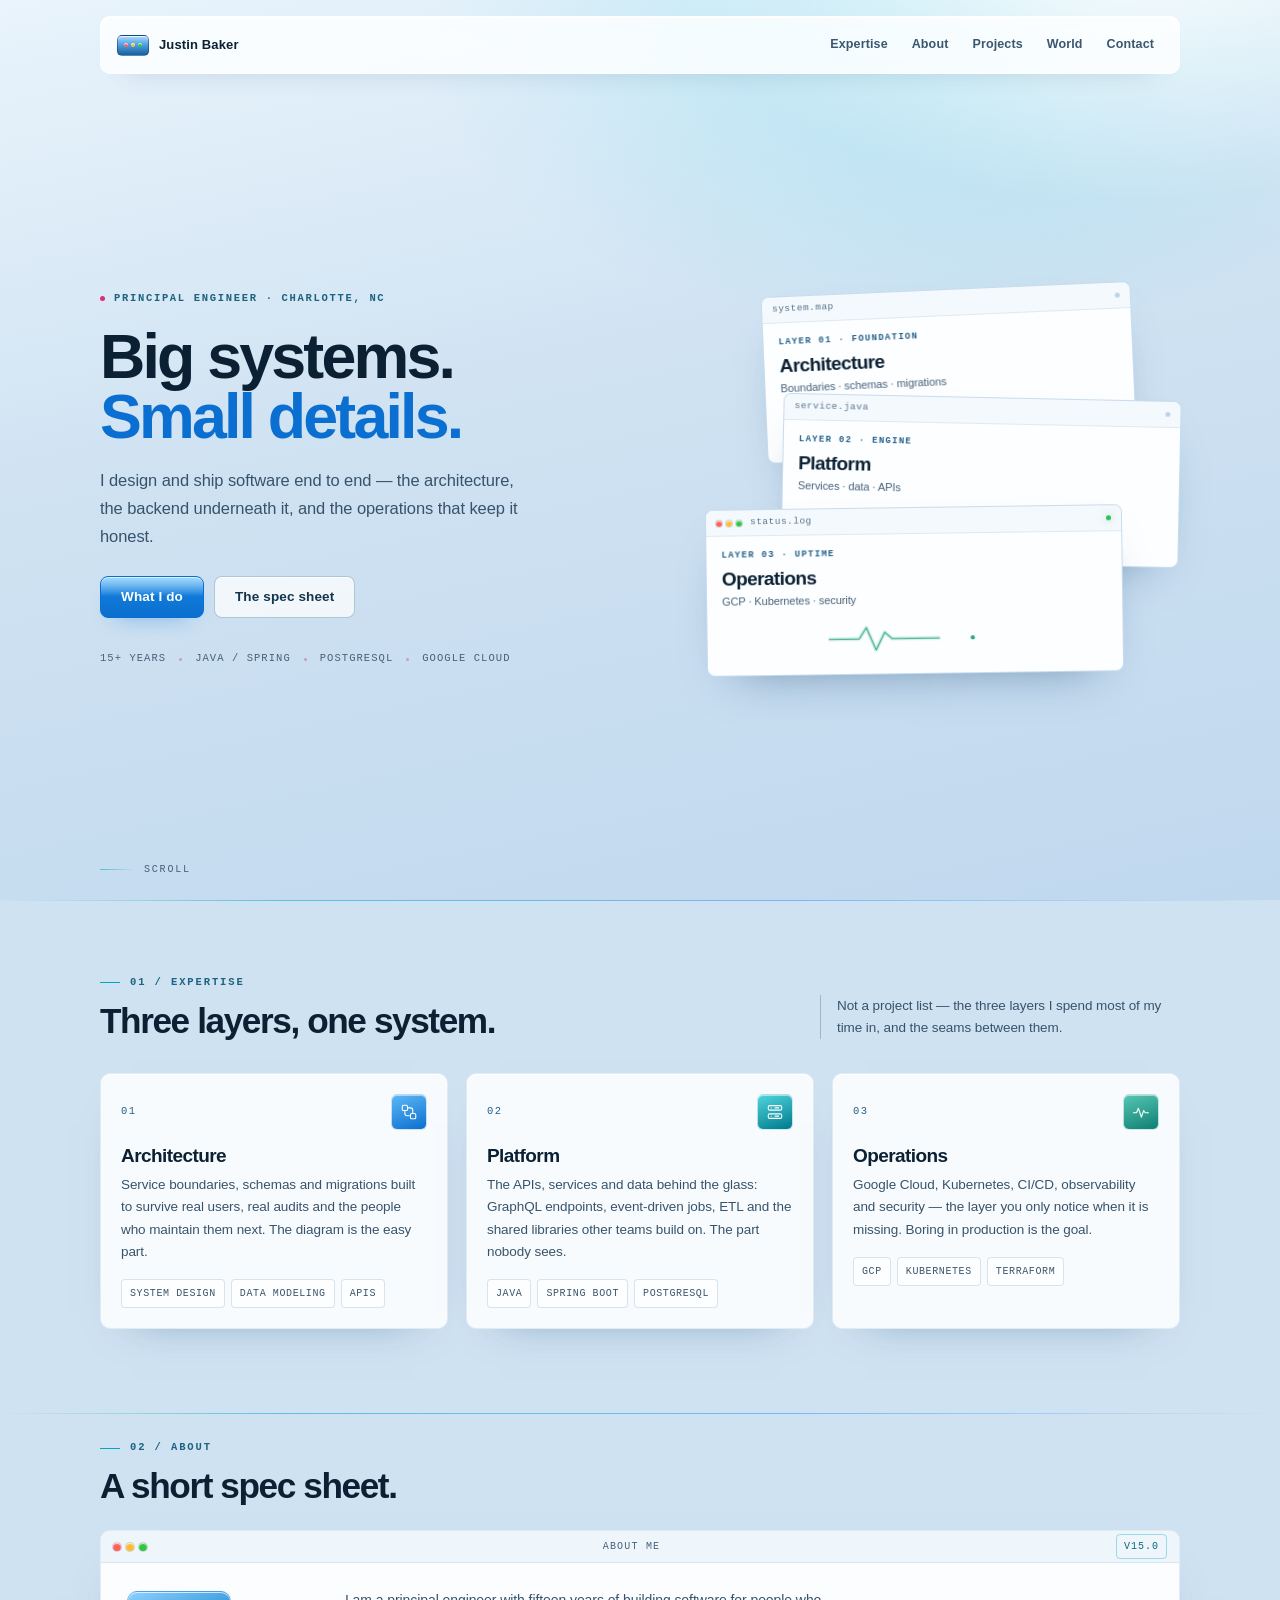
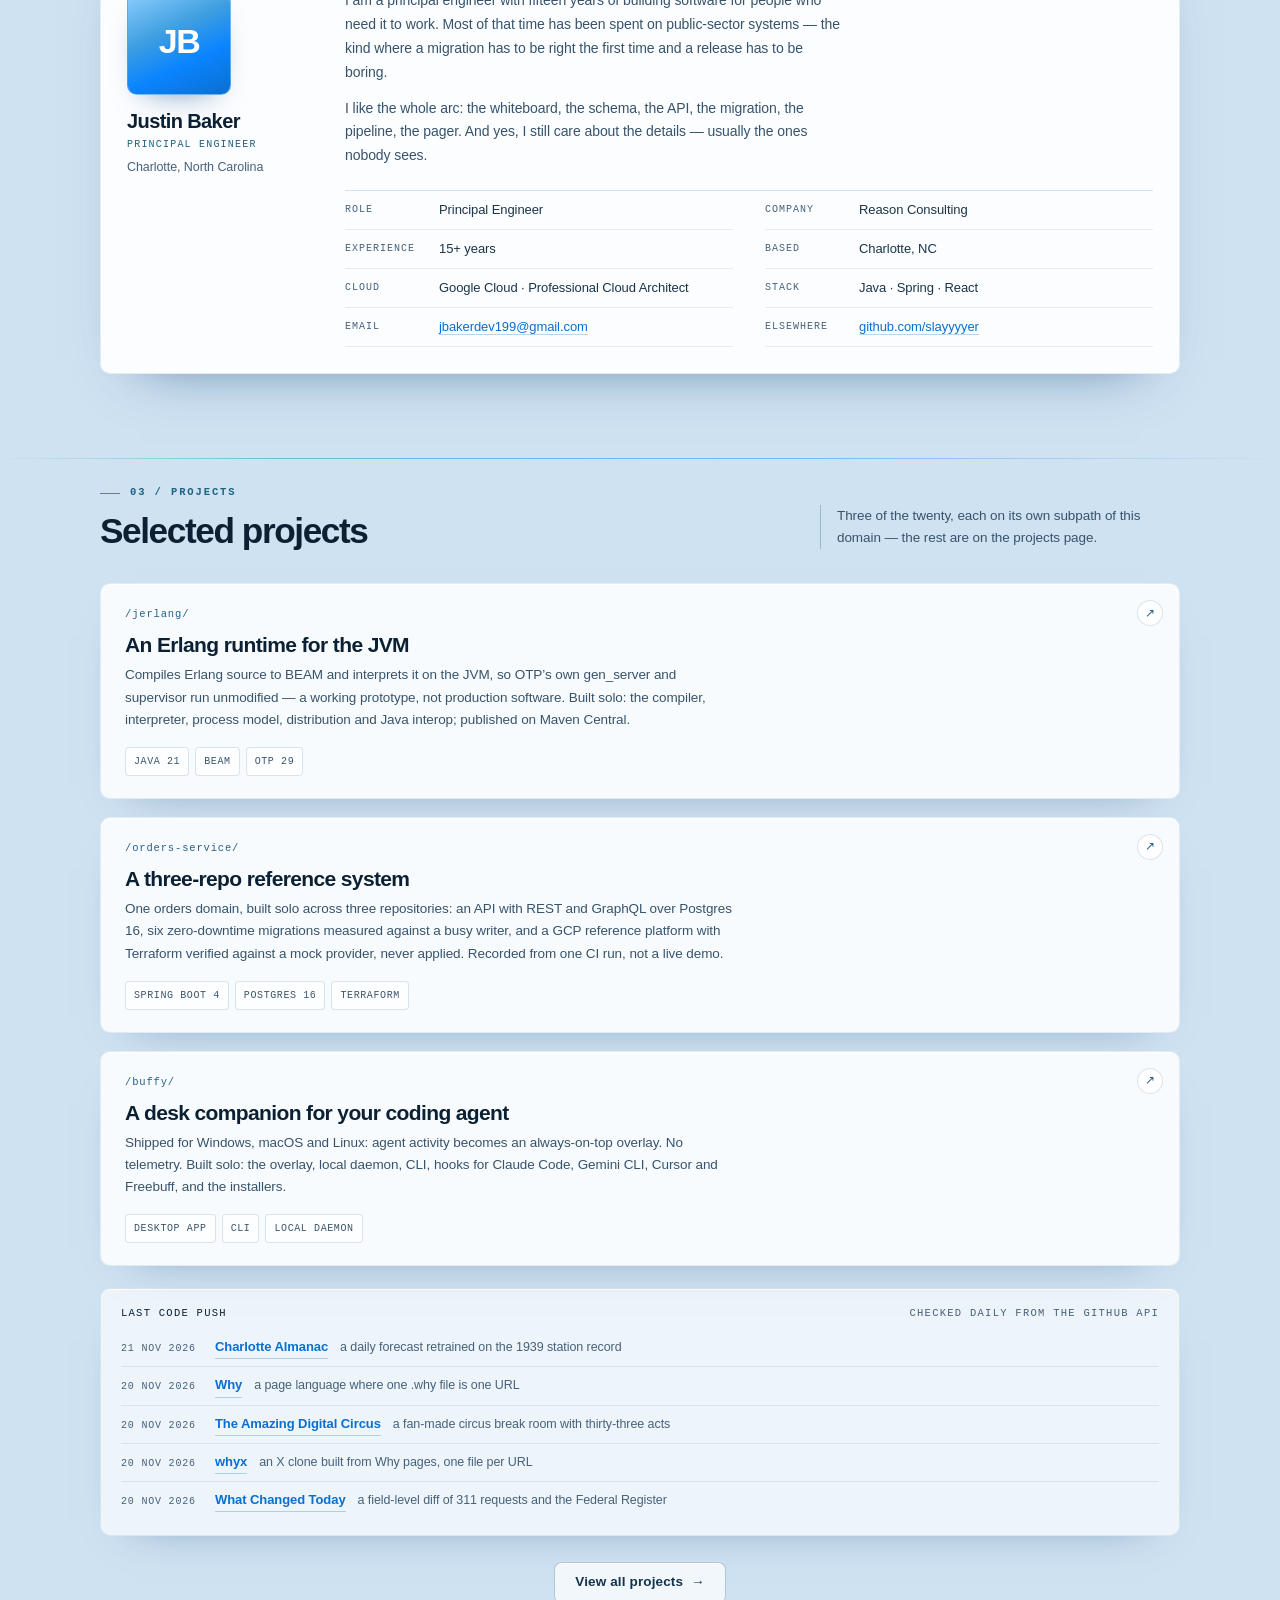
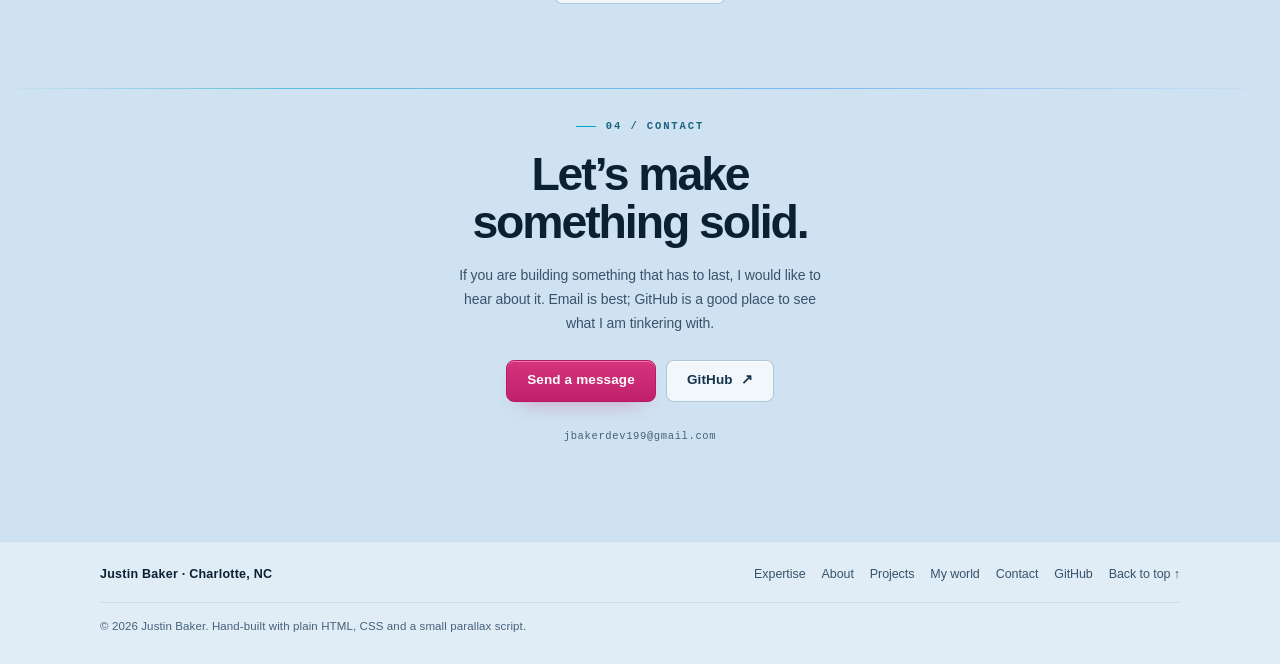
==== index.html @ dfc9aba0 "List why-lang, whyx and tadc in the last-push panel The three newest repos were missing from the dai" ====
<!doctype html>
<html lang="en" class="no-js">
<head>
<meta charset="utf-8">
<meta name="viewport" content="width=device-width, initial-scale=1">
<title>Justin Baker — big systems, small details</title>
<meta name="description" content="Justin Baker is a principal engineer in Charlotte, NC. Architecture, backend platforms and operations — built end to end.">
<link rel="canonical" href="https://slayyyyer.github.io/">
<meta property="og:title" content="Justin Baker — big systems, small details">
<meta property="og:description" content="Principal engineer in Charlotte, NC. Architecture, backend platforms and operations — built end to end.">
<meta property="og:type" content="website">
<meta property="og:url" content="https://slayyyyer.github.io/">
<meta property="og:site_name" content="Justin Baker">
<meta property="og:image" content="https://slayyyyer.github.io/og.png">
<meta property="og:image:type" content="image/png">
<meta property="og:image:width" content="1200">
<meta property="og:image:height" content="630">
<meta property="og:image:alt" content="Justin Baker — big systems, small details. Principal engineer, Charlotte, NC.">
<meta name="twitter:card" content="summary_large_image">
<meta name="twitter:title" content="Justin Baker — big systems, small details">
<meta name="twitter:description" content="Principal engineer in Charlotte, NC. Architecture, backend platforms and operations — built end to end.">
<meta name="twitter:image" content="https://slayyyyer.github.io/og.png">
<meta name="color-scheme" content="light">
<meta name="theme-color" content="#dbeaf7">
<link rel="icon" href="favicon.svg" type="image/svg+xml">
<link rel="icon" href="favicon-32x32.png" sizes="32x32" type="image/png">
<link rel="apple-touch-icon" href="apple-touch-icon.png">
<link rel="manifest" href="site.webmanifest">
<link rel="stylesheet" href="assets/site.css">
<script>document.documentElement.classList.replace('no-js', 'js');</script>
<script type="application/ld+json">
{
  "@context": "https://schema.org",
  "@type": "Person",
  "name": "Justin Baker",
  "jobTitle": "Principal Engineer",
  "worksFor": {
    "@type": "Organization",
    "name": "Reason Consulting"
  },
  "address": {
    "@type": "PostalAddress",
    "addressLocality": "Charlotte",
    "addressRegion": "NC",
    "addressCountry": "US"
  },
  "sameAs": [
    "https://github.com/slayyyyer"
  ]
}
</script>
</head>
<body>

<a class="skip-link" href="#expertise">Skip to expertise</a>

<div class="scene" aria-hidden="true">
  <div class="scene__base"></div>
</div>

<header class="topbar">
  <div class="shell">
    <div class="topbar__bar">
      <a class="brand" href="#top">
        <span class="brand__mark" aria-hidden="true"><i></i><i></i><i></i></span>
        <span>Justin Baker</span>
      </a>
      <nav class="nav" aria-label="Primary">
        <a class="nav__sm-hide" href="#expertise">Expertise</a>
        <a href="#about">About</a>
        <a href="projects/">Projects</a>
        <a href="world/">World</a>
        <a href="#contact">Contact</a>
      </nav>
    </div>
  </div>
</header>

<main id="top">

  <section class="hero shell">
    <div class="hero__copy">
      <p class="kicker">Principal engineer · Charlotte, NC</p>
      <h1>Big systems.<br><span>Small details.</span></h1>
      <p class="lede">I design and ship software end to end — the architecture, the backend
        underneath it, and the operations that keep it honest.</p>
      <div class="hero__actions">
        <a class="btn btn--blue" href="#expertise">What I do</a>
        <a class="btn btn--glass" href="#about">The spec sheet</a>
      </div>
      <p class="hero__meta">
        <span>15+ years</span>
        <span>Java / Spring</span>
        <span>PostgreSQL</span>
        <span>Google Cloud</span>
      </p>
    </div>

    <div class="layers" aria-hidden="true">
      <div class="layer layer--back" data-speed="-0.05" data-mouse="10">
        <div class="layer__bar">
          <span class="layer__file">system.map</span>
          <span class="layer__dot"></span>
        </div>
        <div class="layer__body">
          <p class="layer__kicker">Layer 01 · Foundation</p>
          <h2 class="layer__title">Architecture</h2>
          <p class="layer__copy">Boundaries · schemas · migrations</p>
          <svg class="layer__art" viewBox="0 0 240 40">
            <g fill="none" stroke="rgba(47,127,196,.42)" stroke-width="1.1">
              <path d="M18 20h56M120 20h56M74 20V9h46M74 20v11h46"/>
            </g>
            <g fill="#2f7fc4">
              <circle cx="18" cy="20" r="3"/>
              <circle cx="74" cy="9" r="2.2"/>
              <circle cx="74" cy="31" r="2.2"/>
              <circle cx="120" cy="20" r="3"/>
              <circle cx="176" cy="20" r="3" fill="#4aa3d8"/>
            </g>
            <g fill="none" stroke="rgba(47,127,196,.28)" stroke-width="1">
              <rect x="198" y="12" width="26" height="16" rx="3"/>
            </g>
          </svg>
        </div>
      </div>

      <div class="layer layer--mid" data-speed="-0.09" data-mouse="16">
        <div class="layer__bar">
          <span class="layer__file">service.java</span>
          <span class="layer__dot"></span>
        </div>
        <div class="layer__body">
          <p class="layer__kicker">Layer 02 · Engine</p>
          <h2 class="layer__title">Platform</h2>
          <p class="layer__copy">Services · data · APIs</p>
          <svg class="layer__art" viewBox="0 0 240 40">
            <g fill="none" stroke="rgba(47,127,196,.42)" stroke-width="1.1">
              <path d="M60 20h20M136 20h22"/>
            </g>
            <g fill="#f4faff" stroke="#2f7fc4" stroke-width="1.1">
              <rect x="14" y="9" width="46" height="22" rx="4"/>
              <rect x="80" y="6" width="56" height="28" rx="5"/>
            </g>
            <g fill="none" stroke="#4aa3d8" stroke-width="1.1">
              <path d="M22 16.5h18M22 23h12"/>
            </g>
            <g fill="#8fc7ef">
              <rect x="92" y="13" width="32" height="3" rx="1.5"/>
              <rect x="92" y="21" width="22" height="3" rx="1.5"/>
            </g>
            <g fill="none" stroke="#2f7fc4" stroke-width="1.1">
              <ellipse cx="196" cy="12" rx="17" ry="5" fill="#8fc7ef" fill-opacity=".55"/>
              <path d="M179 12v16c0 2.7 7.6 5 17 5s17-2.3 17-5V12"/>
            </g>
            <g fill="none" stroke="rgba(47,127,196,.5)" stroke-width="1.1" stroke-linecap="round" stroke-linejoin="round">
              <path d="M156 16l4 4-4 4"/>
            </g>
          </svg>
        </div>
      </div>

      <div class="layer layer--front" data-speed="-0.14" data-mouse="22">
        <div class="layer__bar">
          <span class="lights lights--sm">
            <i class="light light--red"></i><i class="light light--amber"></i><i class="light light--green"></i>
          </span>
          <span class="layer__file">status.log</span>
          <span class="layer__dot layer__dot--live"></span>
        </div>
        <div class="layer__body">
          <p class="layer__kicker">Layer 03 · Uptime</p>
          <h2 class="layer__title">Operations</h2>
          <p class="layer__copy">GCP · Kubernetes · security</p>
          <svg class="layer__art" viewBox="0 0 240 40">
            <path d="M12 24h38l9-14 12 28 11-22 9 8h60" fill="none" stroke="#2aa77a" stroke-width="1.4" stroke-linejoin="round"/>
            <path d="M12 24h38l9-14 12 28 11-22 9 8h60" fill="none" stroke="rgba(42,167,122,.16)" stroke-width="5" stroke-linejoin="round"/>
            <circle cx="192" cy="24" r="2.6" fill="#2aa77a"/>
          </svg>
        </div>
      </div>
    </div>

    <a class="scrollcue" href="#expertise">
      <span class="scrollcue__line" aria-hidden="true"></span>
      Scroll
    </a>
  </section>

  <section class="work shell" id="expertise">
    <div class="sectionhead">
      <div>
        <p class="label">01 / Expertise</p>
        <h2>Three layers, one system.</h2>
      </div>
      <p class="sectionhead__sub">Not a project list — the three layers I spend most of my time
        in, and the seams between them.</p>
    </div>

    <div class="workgrid">
      <article class="workcard">
        <div class="workcard__top">
          <span class="workcard__num">01</span>
          <span class="workcard__icon" aria-hidden="true">
            <svg viewBox="0 0 24 24"><rect x="3" y="3" width="7" height="7" rx="1.5"/><rect x="14" y="14" width="7" height="7" rx="1.5"/><path d="M10 6.5h4a3 3 0 0 1 3 3v4"/><path d="M6.5 10v4a3 3 0 0 0 3 3h3"/></svg>
          </span>
        </div>
        <h3>Architecture</h3>
        <p>Service boundaries, schemas and migrations built to survive real users, real audits
          and the people who maintain them next. The diagram is the easy part.</p>
        <ul class="stack"><li>System design</li><li>Data modeling</li><li>APIs</li></ul>
      </article>

      <article class="workcard">
        <div class="workcard__top">
          <span class="workcard__num">02</span>
          <span class="workcard__icon" aria-hidden="true">
            <svg viewBox="0 0 24 24"><rect x="3" y="3.5" width="18" height="6" rx="2"/><rect x="3" y="14.5" width="18" height="6" rx="2"/><path d="M7 6.5h.01M7 17.5h.01M12 6.5h5M12 17.5h5"/></svg>
          </span>
        </div>
        <h3>Platform</h3>
        <p>The APIs, services and data behind the glass: GraphQL endpoints, event-driven jobs,
          ETL and the shared libraries other teams build on. The part nobody sees.</p>
        <ul class="stack"><li>Java</li><li>Spring Boot</li><li>PostgreSQL</li></ul>
      </article>

      <article class="workcard">
        <div class="workcard__top">
          <span class="workcard__num">03</span>
          <span class="workcard__icon" aria-hidden="true">
            <svg viewBox="0 0 24 24"><path d="M2 13h4l2.5-6 4 12 3-9 2 3h4.5"/></svg>
          </span>
        </div>
        <h3>Operations</h3>
        <p>Google Cloud, Kubernetes, CI/CD, observability and security — the layer you only
          notice when it is missing. Boring in production is the goal.</p>
        <ul class="stack"><li>GCP</li><li>Kubernetes</li><li>Terraform</li></ul>
      </article>
    </div>
  </section>

  <section class="about shell" id="about">
    <div class="sectionhead sectionhead--tight">
      <div>
        <p class="label">02 / About</p>
        <h2>A short spec sheet.</h2>
      </div>
    </div>

    <div class="sheet">
      <div class="sheet__bar">
        <span class="lights">
          <i class="light light--red"></i><i class="light light--amber"></i><i class="light light--green"></i>
        </span>
        <span class="sheet__title">About me</span>
        <span class="sheet__version">v15.0</span>
      </div>
      <div class="sheet__body">
        <div class="sheet__id">
          <div class="monogram" aria-hidden="true">JB</div>
          <h3>Justin Baker</h3>
          <p class="sheet__role">Principal Engineer</p>
          <p class="sheet__place">Charlotte, North Carolina</p>
        </div>
        <div class="sheet__text">
          <p>I am a principal engineer with fifteen years of building software for people who need
            it to work. Most of that time has been spent on public-sector systems — the kind where
            a migration has to be right the first time and a release has to be boring.</p>
          <p>I like the whole arc: the whiteboard, the schema, the API, the migration, the
            pipeline, the pager. And yes, I still care about the details — usually the ones
            nobody sees.</p>
          <dl class="specs">
            <div><dt>Role</dt><dd>Principal Engineer</dd></div>
            <div><dt>Company</dt><dd>Reason Consulting</dd></div>
            <div><dt>Experience</dt><dd>15+ years</dd></div>
            <div><dt>Based</dt><dd>Charlotte, NC</dd></div>
            <div><dt>Cloud</dt><dd>Google Cloud · Professional Cloud Architect</dd></div>
            <div><dt>Stack</dt><dd>Java · Spring · React</dd></div>
            <div><dt>Email</dt><dd><a href="mailto:jbakerdev199@gmail.com">jbakerdev199@gmail.com</a></dd></div>
            <div><dt>Elsewhere</dt><dd><a href="https://github.com/slayyyyer" target="_blank" rel="noopener">github.com/slayyyyer</a></dd></div>
          </dl>
        </div>
      </div>
    </div>
  </section>

  <section class="projects shell" id="projects">
    <div class="sectionhead">
      <div>
        <p class="label">03 / Projects</p>
        <h2>Selected projects</h2>
      </div>
      <p class="sectionhead__sub">Three of the twenty, each on its own subpath of this
        domain — the rest are on the projects page.</p>
    </div>

    <div class="projectgrid">

      <a class="projectcard projectcard--wide" href="/jerlang/">
        <span class="projectcard__mark" aria-hidden="true">↗</span>
        <p class="projectcard__path">/jerlang/</p>
        <h3>An Erlang runtime for the JVM</h3>
        <p class="projectcard__copy">Compiles Erlang source to BEAM and interprets it on the JVM,
          so OTP’s own gen_server and supervisor run unmodified — a working prototype, not
          production software. Built solo: the compiler, interpreter, process model,
          distribution and Java interop; published on Maven Central.</p>
        <ul class="stack"><li>Java 21</li><li>BEAM</li><li>OTP 29</li></ul>
      </a>

      <a class="projectcard projectcard--wide" href="/orders-service/">
        <span class="projectcard__mark" aria-hidden="true">↗</span>
        <p class="projectcard__path">/orders-service/</p>
        <h3>A three-repo reference system</h3>
        <p class="projectcard__copy">One orders domain, built solo across three repositories: an
          API with REST and GraphQL over Postgres 16, six zero-downtime migrations measured
          against a busy writer, and a GCP reference platform with Terraform verified against a
          mock provider, never applied. Recorded from one CI run, not a live demo.</p>
        <ul class="stack"><li>Spring Boot 4</li><li>Postgres 16</li><li>Terraform</li></ul>
      </a>

      <a class="projectcard projectcard--wide" href="/buffy/">
        <span class="projectcard__mark" aria-hidden="true">↗</span>
        <p class="projectcard__path">/buffy/</p>
        <h3>A desk companion for your coding agent</h3>
        <p class="projectcard__copy">Shipped for Windows, macOS and Linux: agent activity becomes
          an always-on-top overlay. No telemetry. Built solo: the overlay, local daemon, CLI,
          hooks for Claude Code, Gemini CLI, Cursor and Freebuff, and the installers.</p>
        <ul class="stack"><li>Desktop app</li><li>CLI</li><li>Local daemon</li></ul>
      </a>

    </div>

    <div class="recent">
      <!-- lastpush:start -->
      <p class="recent__head">Last code push <span>checked daily from the GitHub API</span></p>
      <ul class="recent__list">
        <li>
          <time class="recent__when" datetime="2026-11-21">21 Nov 2026</time>
          <a href="/clt-almanac/">Charlotte Almanac</a>
          <span class="recent__what">a daily forecast retrained on the 1939 station record</span>
        </li>
        <li>
          <time class="recent__when" datetime="2026-11-20">20 Nov 2026</time>
          <a href="/why-lang/">Why</a>
          <span class="recent__what">a page language where one .why file is one URL</span>
        </li>
        <li>
          <time class="recent__when" datetime="2026-11-20">20 Nov 2026</time>
          <a href="/tadc/">The Amazing Digital Circus</a>
          <span class="recent__what">a fan-made circus break room with thirty-three acts</span>
        </li>
        <li>
          <time class="recent__when" datetime="2026-11-20">20 Nov 2026</time>
          <a href="https://whyx-sxzp.onrender.com/">whyx</a>
          <span class="recent__what">an X clone built from Why pages, one file per URL</span>
        </li>
        <li>
          <time class="recent__when" datetime="2026-11-20">20 Nov 2026</time>
          <a href="/what-changed/">What Changed Today</a>
          <span class="recent__what">a field-level diff of 311 requests and the Federal Register</span>
        </li>
      </ul>
      <!-- lastpush:end -->
    </div>
    <p class="projects__more">
      <a class="btn btn--glass" href="projects/">View all projects <span aria-hidden="true">→</span></a>
    </p>
  </section>

  <section class="contact shell" id="contact">
    <p class="label">04 / Contact</p>
    <h2>Let’s make something solid.</h2>
    <p class="contact__copy">If you are building something that has to last, I would like to hear
      about it. Email is best; GitHub is a good place to see what I am tinkering with.</p>
    <div class="contact__actions">
      <a class="btn btn--pink" href="mailto:jbakerdev199@gmail.com">Send a message</a>
      <a class="btn btn--glass" href="https://github.com/slayyyyer" target="_blank" rel="noopener">GitHub <span aria-hidden="true">↗</span></a>
    </div>
    <p class="contact__mail">jbakerdev199@gmail.com</p>
  </section>

</main>

<footer class="footer">
  <div class="shell">
    <div class="footer__inner">
      <p class="footer__brand">Justin Baker · Charlotte, NC</p>
      <nav class="footer__links" aria-label="Footer">
        <a href="#expertise">Expertise</a>
        <a href="#about">About</a>
        <a href="projects/">Projects</a>
        <a href="world/">My world</a>
        <a href="#contact">Contact</a>
        <a href="https://github.com/slayyyyer" target="_blank" rel="noopener">GitHub</a>
        <a href="#top">Back to top ↑</a>
      </nav>
    </div>
    <div class="footer__fine">
      <p>© 2026 Justin Baker. Hand-built with plain HTML, CSS and a small parallax script.</p>
    </div>
  </div>
</footer>

<script src="assets/site.js"></script>
</body>
</html>
---- assets/site.css ----
/* ------------------------------------------------------------------
   Justin Baker — Deep Water.
   The Aqua desktop, tightened: one light source, one glass material,
   two radii, one type scale. Plain CSS. No frameworks, no build step.
   ------------------------------------------------------------------ */

:root {
  --ink: #0b2133;
  --ink-2: #37536b;
  --ink-3: #47617a;

  --deep: #0a6fd0;
  --aqua: #00a7c4;
  --pink: #d92f75;
  --teal: #0f7f74;

  /* the one blue for paths, kickers and small metadata */
  --path: #24618a;
  --label: #1d6280;

  --line: rgba(20, 90, 130, .16);
  --line-soft: rgba(20, 90, 130, .1);
  --line-strong: rgba(20, 90, 130, .3);

  --surface: rgba(255, 255, 255, .86);
  --surface-2: rgba(255, 255, 255, .62);

  --r: 10px;
  --r-sm: 6px;

  --shadow-1: 0 18px 44px -34px rgba(10, 60, 105, .55);
  --shadow-2: 0 26px 56px -40px rgba(10, 60, 105, .7);

  --sans: -apple-system, BlinkMacSystemFont, "Segoe UI", "Helvetica Neue", Helvetica, Arial, sans-serif;
  --mono: ui-monospace, SFMono-Regular, "SF Mono", Menlo, Consolas, monospace;
}

*,
*::before,
*::after { box-sizing: border-box; }

html {
  scroll-behavior: smooth;
  -webkit-text-size-adjust: 100%;
}

body {
  display: flex;
  flex-direction: column;
  margin: 0;
  min-height: 100vh;
  overflow-x: hidden;
  background: #cfe2f2;
  color: var(--ink);
  font-family: var(--sans);
  font-size: 15.5px;
  line-height: 1.7;
  letter-spacing: -.005em;
  -webkit-font-smoothing: antialiased;
  -moz-osx-font-smoothing: grayscale;
}

main,
header,
footer { position: relative; z-index: 1; }

main { flex: 1 0 auto; }

h1, h2, h3 {
  margin: 0;
  font-weight: 700;
  line-height: 1.05;
  letter-spacing: -.045em;
}

p { margin: 0; }

ul { margin: 0; padding: 0; list-style: none; }

a { color: var(--deep); }

::selection {
  background: rgba(0, 167, 196, .22);
  color: #06212e;
}

:focus-visible {
  outline: 2px solid var(--deep);
  outline-offset: 3px;
  border-radius: var(--r-sm);
}

section[id] { scroll-margin-top: 100px; }

.shell {
  width: min(1080px, calc(100% - 48px));
  margin-inline: auto;
}

.skip-link {
  position: absolute;
  left: 20px;
  top: -60px;
  z-index: 40;
  padding: 9px 14px;
  border: 1px solid var(--line-strong);
  border-radius: var(--r-sm);
  background: #fff;
  color: var(--ink);
  font-size: 13px;
  text-decoration: none;
  box-shadow: var(--shadow-1);
  transition: top .15s ease;
}

.skip-link:focus { top: 12px; }

/* ---------- the light ---------- */

.scene {
  position: fixed;
  inset: 0;
  z-index: 0;
  overflow: hidden;
  pointer-events: none;
}

.scene__base {
  position: absolute;
  inset: 0;
  background:
    radial-gradient(58vw 46vh at 88% -6%, rgba(255, 255, 255, .92), rgba(255, 255, 255, 0) 62%),
    radial-gradient(60vw 50vh at 74% 4%, rgba(0, 200, 225, .18), rgba(0, 200, 225, 0) 68%),
    linear-gradient(168deg, #e9f4fc 0%, #cfe2f2 44%, #c0d8ee 100%);
}

/* a hairline of light where one section ends and the next begins */

.work,
.about,
.projects,
.contact,
.collection,
.world-stage { position: relative; }

.work::before,
.about::before,
.projects::before,
.contact::before,
.collection::before,
.world-stage::before {
  content: "";
  position: absolute;
  top: 0;
  left: 50%;
  width: 100vw;
  height: 1px;
  transform: translateX(-50%);
  background: linear-gradient(90deg,
    rgba(0, 167, 196, 0),
    rgba(0, 167, 196, .55) 22%,
    rgba(10, 132, 255, .45) 62%,
    rgba(0, 167, 196, 0));
}

/* ---------- top bar ---------- */

.topbar {
  position: sticky;
  top: 0;
  z-index: 30;
  padding: 16px 0 0;
  pointer-events: none;
}

.topbar__bar {
  display: flex;
  align-items: center;
  justify-content: space-between;
  gap: 16px;
  height: 58px;
  padding: 0 14px 0 16px;
  border: 1px solid rgba(255, 255, 255, .95);
  border-radius: var(--r);
  background: rgba(255, 255, 255, .82);
  backdrop-filter: blur(18px) saturate(130%);
  -webkit-backdrop-filter: blur(18px) saturate(130%);
  box-shadow:
    0 12px 30px -26px rgba(10, 55, 95, .8),
    inset 0 1px 0 #fff;
  pointer-events: auto;
}

.brand {
  display: inline-flex;
  align-items: center;
  gap: 10px;
  color: var(--ink);
  font-size: 13px;
  font-weight: 650;
  letter-spacing: .01em;
  text-decoration: none;
  white-space: nowrap;
}

.brand__mark {
  display: inline-flex;
  align-items: center;
  justify-content: center;
  gap: 3px;
  width: 32px;
  height: 21px;
  border: 1px solid rgba(8, 44, 78, .45);
  border-radius: 5px;
  background: linear-gradient(180deg, #a9dcff 0%, #4a9ade 50%, #17619b 100%);
  box-shadow: inset 0 1px 0 rgba(255, 255, 255, .8);
}

.brand__mark i {
  width: 4px;
  height: 4px;
  border-radius: 50%;
  box-shadow: inset 0 1px 0 rgba(255, 255, 255, .8);
}

.brand__mark i:first-child { background: #ff6259; }
.brand__mark i:nth-child(2) { background: #febc2e; }
.brand__mark i:last-child { background: #2ac93f; }

.nav {
  display: flex;
  align-items: center;
  gap: 2px;
}

.nav a {
  padding: 8px 11px;
  border-radius: var(--r-sm);
  color: #3b566f;
  font-size: 12.5px;
  font-weight: 600;
  letter-spacing: .01em;
  text-decoration: none;
  transition: color .15s ease, background .15s ease;
}

.nav a:hover {
  color: var(--ink);
  background: rgba(10, 110, 200, .07);
}

/* ---------- buttons ---------- */

.btn {
  display: inline-flex;
  align-items: center;
  justify-content: center;
  gap: 8px;
  height: 42px;
  padding: 0 20px;
  border: 1px solid transparent;
  border-radius: 8px;
  font-family: inherit;
  font-size: 13.5px;
  font-weight: 650;
  letter-spacing: .01em;
  white-space: nowrap;
  text-decoration: none;
  cursor: pointer;
  transition: filter .15s ease, transform .15s ease;
}

.btn:hover {
  filter: brightness(1.05);
  transform: translateY(-1px);
}

.btn:active {
  transform: translateY(0);
  filter: brightness(.97);
}

.btn--blue {
  border-color: #0a6fd0;
  background:
    linear-gradient(180deg, rgba(255, 255, 255, .5) 0%, rgba(255, 255, 255, 0) 47%),
    linear-gradient(180deg, #4fb4f7 0%, #1079d8 50%, #0a6fd0 100%);
  box-shadow:
    inset 0 1px 0 rgba(255, 255, 255, .6),
    0 10px 22px -16px rgba(10, 120, 220, .9);
  color: #fff;
}

.btn--pink {
  border-color: #b81b64;
  background: linear-gradient(180deg, #d6337c 0%, #c0206b 100%);
  box-shadow:
    inset 0 1px 0 rgba(255, 255, 255, .35),
    0 10px 22px -16px rgba(190, 30, 100, .85);
  color: #fff;
}

.btn--glass {
  border-color: var(--line-strong);
  background: rgba(255, 255, 255, .72);
  box-shadow: inset 0 1px 0 #fff;
  color: #14344c;
}

/* ---------- shared labels ---------- */

.kicker,
.label,
.hero__meta,
.workcard__num,
.sheet__role,
.sheet__bar,
.specs dt,
.recent__head,
.recent__when,
.pageback,
.notfound__links a,
.world-frame__bar,
.world-group__tag,
.world-item__live,
.world-scrollhint,
.world-toggle button,
.layer__kicker {
  font-family: var(--mono);
  text-transform: uppercase;
}

/* ---------- hero ---------- */

.hero {
  position: relative;
  display: grid;
  grid-template-columns: minmax(0, 1.02fr) minmax(0, .98fr);
  gap: 56px;
  align-items: center;
  min-height: calc(100svh - 74px);
  padding: 46px 0 62px;
}

.hero__copy { animation: rise .8s cubic-bezier(.2, .7, .2, 1) both; }

@keyframes rise {
  from { opacity: 0; transform: translateY(14px); }
  to { opacity: 1; transform: none; }
}

.kicker {
  display: flex;
  align-items: center;
  gap: 9px;
  color: var(--label);
  font-size: 10.5px;
  font-weight: 700;
  letter-spacing: .16em;
}

.kicker::before {
  content: "";
  width: 5px;
  height: 5px;
  border-radius: 50%;
  background: var(--pink);
}

.hero h1 {
  margin-top: 18px;
  color: var(--ink);
  font-size: clamp(2.6rem, 4.9vw, 4.1rem);
  line-height: .97;
  letter-spacing: -.045em;
}

.hero h1 span { color: var(--deep); }

.lede {
  max-width: 46ch;
  margin-top: 20px;
  color: var(--ink-2);
  font-size: 16.5px;
  line-height: 1.68;
}

.hero__actions {
  display: flex;
  flex-wrap: wrap;
  gap: 10px;
  margin-top: 26px;
}

.hero__meta {
  display: flex;
  flex-wrap: wrap;
  align-items: center;
  margin-top: 32px;
  color: var(--ink-3);
  font-size: 10.5px;
  font-weight: 500;
  letter-spacing: .1em;
}

.hero__meta span {
  display: inline-flex;
  align-items: center;
  white-space: nowrap;
}

.hero__meta span + span::before {
  content: "";
  width: 3px;
  height: 3px;
  margin: 0 13px;
  border-radius: 50%;
  background: rgba(217, 47, 117, .4);
}

/* ---------- the three panes ---------- */

.layers {
  position: relative;
  width: 100%;
  max-width: 474px;
  height: 380px;
  margin-left: auto;
  animation: rise 1s .16s cubic-bezier(.2, .7, .2, 1) both;
}

.layer {
  position: absolute;
  z-index: 1;
  overflow: hidden;
  border: 1px solid rgba(120, 165, 210, .4);
  border-radius: 8px;
  background: #fdfeff;
  box-shadow:
    0 22px 50px -30px rgba(10, 60, 105, .55),
    inset 0 1px 0 #fff;
  transform: translate3d(var(--mx, 0px), calc(var(--par, 0px) + var(--my, 0px)), 0) rotate(var(--rot, 0deg));
  transform-origin: 50% 50%;
  will-change: transform;
}

.layer--back {
  --rot: -2.5deg;
  top: 0;
  right: 46px;
  width: 78%;
  z-index: 1;
}

.layer--mid {
  --rot: 1.2deg;
  top: 108px;
  right: 0;
  width: 84%;
  z-index: 2;
}

.layer--front {
  --rot: -.8deg;
  top: 218px;
  left: 0;
  width: 88%;
  z-index: 3;
}

.layer__bar {
  display: flex;
  align-items: center;
  gap: 8px;
  height: 26px;
  padding: 0 10px;
  border-bottom: 1px solid var(--line-soft);
  background: #f4f9fe;
}

.layer__file {
  color: #5a7488;
  font-family: var(--mono);
  font-size: 9.5px;
  letter-spacing: .05em;
}

.layer__dot {
  width: 5px;
  height: 5px;
  margin-left: auto;
  border-radius: 50%;
  background: rgba(90, 140, 190, .35);
}

.layer__dot--live {
  background: #2fbf55;
  box-shadow: 0 0 8px rgba(47, 191, 85, .5);
}

.lights {
  display: inline-flex;
  align-items: center;
  gap: 5px;
}

.light {
  width: 8px;
  height: 8px;
  border-radius: 50%;
  box-shadow:
    inset 0 1px 1px rgba(255, 255, 255, .8),
    0 0 0 1px rgba(0, 0, 0, .14);
}

.lights--sm { gap: 4px; }

.lights--sm .light { width: 6px; height: 6px; }

.light--red { background: #ff5f57; }
.light--amber { background: #febc2e; }
.light--green { background: #2ac93f; }

.layer__body { padding: 12px 15px 14px; }

.layer__kicker {
  color: var(--path);
  font-size: 9px;
  font-weight: 700;
  letter-spacing: .14em;
}

.layer__title {
  margin-top: 6px;
  color: var(--ink);
  font-size: 19px;
  font-weight: 700;
  letter-spacing: -.03em;
}

.layer__copy {
  margin-top: 3px;
  color: var(--ink-3);
  font-size: 11px;
}

.layer__art {
  width: 100%;
  height: 32px;
  margin-top: 10px;
}

.scrollcue {
  position: absolute;
  left: 0;
  bottom: 22px;
  display: inline-flex;
  align-items: center;
  gap: 10px;
  color: var(--ink-3);
  font-family: var(--mono);
  font-size: 10px;
  letter-spacing: .18em;
  text-transform: uppercase;
  text-decoration: none;
  transition: opacity .3s ease, visibility .3s ease;
}

body.is-scrolled .scrollcue {
  opacity: 0;
  visibility: hidden;
}

.scrollcue__line {
  width: 34px;
  height: 1px;
  background: linear-gradient(90deg, rgba(0, 167, 196, .6), rgba(0, 167, 196, 0));
}

.scrollcue:hover { color: var(--ink); }

/* ---------- section heads ---------- */

.sectionhead {
  display: flex;
  align-items: flex-end;
  justify-content: space-between;
  gap: 48px;
  margin-bottom: 34px;
}

.label {
  display: flex;
  align-items: center;
  gap: 10px;
  color: var(--label);
  font-size: 10.5px;
  font-weight: 700;
  letter-spacing: .18em;
}

.label::before {
  content: "";
  width: 20px;
  height: 1px;
  background: var(--aqua);
}

.sectionhead h1,
.sectionhead h2 {
  margin-top: 10px;
  color: var(--ink);
  font-size: clamp(1.7rem, 2.9vw, 2.2rem);
  line-height: 1.06;
  letter-spacing: -.04em;
  text-wrap: balance;
}

.sectionhead__sub {
  max-width: 360px;
  padding-left: 16px;
  border-left: 1px solid var(--line-strong);
  color: var(--ink-2);
  font-size: 13.5px;
  line-height: 1.65;
}

.sectionhead--tight { margin-bottom: 26px; }

/* ---------- expertise ---------- */

.work { padding: 74px 0 84px; }

.workgrid {
  display: grid;
  grid-template-columns: repeat(3, minmax(0, 1fr));
  gap: 18px;
  align-items: stretch;
}

.workcard {
  position: relative;
  display: flex;
  flex-direction: column;
  padding: 20px;
  border: 1px solid var(--line-soft);
  border-radius: var(--r);
  background: var(--surface);
  box-shadow: var(--shadow-1), inset 0 1px 0 #fff;
}

.workcard__top {
  display: flex;
  align-items: center;
  justify-content: space-between;
  min-height: 36px;
}

.workcard__num {
  color: var(--path);
  font-size: 10.5px;
  letter-spacing: .14em;
}

.workcard__icon {
  display: grid;
  place-items: center;
  width: 36px;
  height: 36px;
  border: 1px solid rgba(255, 255, 255, .7);
  border-radius: var(--r-sm);
  background: linear-gradient(160deg, #5fb8f5, #0a6fd0);
  box-shadow: inset 0 1px 0 rgba(255, 255, 255, .5);
  color: #fff;
}

.workcard__icon svg {
  width: 18px;
  height: 18px;
  fill: none;
  stroke: currentColor;
  stroke-width: 1.4;
  stroke-linecap: round;
  stroke-linejoin: round;
}

.workcard:nth-child(2) .workcard__icon {
  background: linear-gradient(160deg, #4fd6dd, #00798c);
}

.workcard:nth-child(3) .workcard__icon {
  background: linear-gradient(160deg, #56c7b2, #0f7f74);
}

.workcard h3 {
  margin-top: 16px;
  color: var(--ink);
  font-size: 19px;
  font-weight: 650;
  letter-spacing: -.03em;
}

.workcard p {
  margin-top: 8px;
  color: var(--ink-2);
  font-size: 13.5px;
  line-height: 1.65;
}

.stack {
  display: flex;
  flex-wrap: wrap;
  gap: 6px;
  margin-top: 16px;
}

.stack li {
  padding: 5px 8px;
  border: 1px solid var(--line);
  border-radius: 4px;
  background: rgba(255, 255, 255, .7);
  color: #3c556b;
  font-family: var(--mono);
  font-size: 10px;
  letter-spacing: .06em;
  text-transform: uppercase;
}

/* ---------- about ---------- */

.about { padding: 26px 0 84px; }

.sheet {
  overflow: hidden;
  border: 1px solid var(--line-soft);
  border-radius: var(--r);
  background: #fbfdff;
  box-shadow: var(--shadow-2), inset 0 1px 0 #fff;
}

.sheet__bar {
  display: flex;
  align-items: center;
  gap: 10px;
  height: 32px;
  padding: 0 12px;
  border-bottom: 1px solid var(--line-soft);
  background: #eef5fb;
  color: var(--ink-3);
  font-size: 10px;
  letter-spacing: .12em;
}

.sheet__title { flex: 1; text-align: center; }

.sheet__version {
  padding: 3px 7px;
  border: 1px solid rgba(0, 167, 196, .35);
  border-radius: 4px;
  color: #0a6b7c;
  letter-spacing: .1em;
}

.sheet__body {
  display: grid;
  grid-template-columns: 184px minmax(0, 1fr);
  gap: 34px;
  padding: 26px;
}

.sheet__id { align-self: start; padding-top: 2px; }

.monogram {
  display: grid;
  place-items: center;
  width: 104px;
  height: 104px;
  padding-bottom: 3px;
  border: 1px solid rgba(120, 180, 235, .6);
  border-radius: var(--r);
  background: linear-gradient(155deg, #8ed0ff 0%, #3f9fe0 38%, #0a84ff 66%, #0a6fd0 100%);
  box-shadow:
    inset 0 1px 0 rgba(255, 255, 255, .7),
    0 14px 30px -18px rgba(10, 70, 130, .6);
  color: #fff;
  font-size: 34px;
  font-weight: 800;
  letter-spacing: -.04em;
}

.sheet__id h3 {
  margin-top: 16px;
  color: var(--ink);
  font-size: 20px;
  letter-spacing: -.03em;
}

.sheet__role {
  margin-top: 4px;
  color: var(--label);
  font-size: 10px;
  letter-spacing: .12em;
}

.sheet__place {
  margin-top: 4px;
  color: var(--ink-3);
  font-size: 12.5px;
}

.sheet__text p {
  max-width: 64ch;
  color: var(--ink-2);
  font-size: 14px;
  line-height: 1.7;
}

.sheet__text p + p { margin-top: 12px; }

.specs {
  display: grid;
  grid-template-columns: repeat(2, minmax(0, 1fr));
  gap: 0 32px;
  margin: 22px 0 0;
  border-top: 1px solid var(--line);
}

.specs > div {
  display: flex;
  gap: 10px;
  padding: 8px 0;
  border-bottom: 1px solid var(--line-soft);
}

.specs dt {
  width: 84px;
  flex: none;
  padding-top: 2px;
  color: var(--ink-3);
  font-size: 10px;
  letter-spacing: .1em;
}

.specs dd {
  margin: 0;
  color: #1b3448;
  font-size: 13px;
  overflow-wrap: anywhere;
}

.specs a {
  color: var(--deep);
  text-decoration: none;
  border-bottom: 1px solid rgba(10, 111, 194, .28);
}

.specs a:hover { border-bottom-color: var(--deep); }

/* ---------- projects ---------- */

.projects { padding: 26px 0 84px; }

.projectgrid {
  display: grid;
  grid-template-columns: repeat(2, minmax(0, 1fr));
  gap: 18px;
}

.projectcard {
  position: relative;
  display: flex;
  flex-direction: column;
  padding: 20px;
  border: 1px solid var(--line-soft);
  border-radius: var(--r);
  background: var(--surface);
  box-shadow: var(--shadow-1), inset 0 1px 0 #fff;
  color: inherit;
  text-decoration: none;
  transition: transform .18s ease, box-shadow .18s ease, border-color .18s ease;
}

.projectcard:hover {
  transform: translateY(-2px);
  border-color: rgba(70, 150, 210, .5);
  box-shadow: var(--shadow-2), inset 0 1px 0 #fff;
}

.projectcard--wide {
  grid-column: 1 / -1;
  padding: 22px 24px;
}

.projectcard__shot {
  width: 100%;
  height: auto;
  margin: 14px 0 12px;
  border: 1px solid var(--line);
  border-radius: var(--r-sm);
  background: #fff;
}

.projectcard__mark {
  position: absolute;
  top: 16px;
  right: 16px;
  display: grid;
  place-items: center;
  width: 26px;
  height: 26px;
  border: 1px solid var(--line);
  border-radius: 50%;
  background: #fff;
  color: var(--path);
  font-size: 11.5px;
  line-height: 1;
  transition: transform .18s ease, color .18s ease, border-color .18s ease;
}

.projectcard:hover .projectcard__mark {
  transform: translate(2px, -2px);
  border-color: var(--aqua);
  color: var(--aqua);
}

.projectcard__path {
  padding-right: 36px;
  color: var(--path);
  font-family: var(--mono);
  font-size: 10.5px;
  letter-spacing: .08em;
}

.projectcard h3 {
  margin-top: 8px;
  padding-right: 36px;
  color: var(--ink);
  font-size: 18px;
  font-weight: 650;
  letter-spacing: -.03em;
}

.projectcard--wide h3 { margin-top: 10px; font-size: 21px; }

.projectcard__copy {
  margin-top: 8px;
  color: var(--ink-2);
  font-size: 13px;
  line-height: 1.65;
}

.projectcard--wide .projectcard__copy {
  max-width: 82ch;
  font-size: 13.5px;
}

.projectcard .stack {
  margin-top: auto;
  padding-top: 16px;
}

/* ---------- recently shipped ---------- */

.recent {
  margin: 22px 0 0;
  padding: 16px 20px;
  border: 1px solid var(--line-soft);
  border-radius: var(--r);
  background: var(--surface-2);
  box-shadow: var(--shadow-1), inset 0 1px 0 #fff;
}

.recent__head {
  display: flex;
  flex-wrap: wrap;
  justify-content: space-between;
  gap: 4px 14px;
  margin: 0 0 6px;
  color: var(--ink);
  font-size: 10.5px;
  letter-spacing: .12em;
}

.recent__head span { color: var(--ink-3); }

.recent__list li {
  display: flex;
  flex-wrap: wrap;
  align-items: baseline;
  gap: 2px 12px;
  padding: 7px 0;
  border-top: 1px solid var(--line-soft);
  color: #1b3448;
  font-size: 13px;
}

.recent__list li:first-child { border-top: 0; }

.recent__when {
  flex: none;
  width: 82px;
  color: var(--ink-3);
  font-size: 10px;
  letter-spacing: .08em;
}

.recent__list a {
  color: var(--deep);
  font-weight: 600;
  text-decoration: none;
  border-bottom: 1px solid rgba(10, 111, 194, .28);
}

.recent__list a:hover { border-bottom-color: var(--deep); }

.recent__what { color: var(--ink-3); font-size: 12.5px; }

.projects__more {
  display: flex;
  justify-content: center;
  margin-top: 26px;
}

/* ---------- contact ---------- */

.contact {
  padding: 30px 0 96px;
  text-align: center;
}

.contact .label { justify-content: center; }

.contact h1,
.contact h2 {
  max-width: 16ch;
  margin: 14px auto 0;
  color: var(--ink);
  font-size: clamp(2rem, 4vw, 2.9rem);
  line-height: 1.04;
  letter-spacing: -.045em;
}

.contact__copy {
  max-width: 48ch;
  margin: 18px auto 0;
  color: var(--ink-2);
  font-size: 14px;
  line-height: 1.7;
}

.contact__actions {
  display: flex;
  flex-wrap: wrap;
  justify-content: center;
  gap: 10px;
  margin-top: 24px;
}

.contact__mail {
  margin-top: 26px;
  color: var(--ink-3);
  font-family: var(--mono);
  font-size: 10.5px;
  letter-spacing: .06em;
}

/* ---------- 404 ---------- */

.notfound { padding: 84px 0 110px; }

.notfound__links {
  display: flex;
  flex-wrap: wrap;
  justify-content: center;
  gap: 8px 22px;
  margin-top: 26px;
}

.notfound__links a {
  padding-bottom: 2px;
  border-bottom: 1px solid rgba(10, 111, 194, .25);
  color: var(--path);
  font-size: 10.5px;
  letter-spacing: .1em;
  text-decoration: none;
}

.notfound__links a:hover {
  border-bottom-color: var(--deep);
  color: var(--ink);
}

/* ---------- footer ---------- */

.footer {
  border-top: 1px solid var(--line-soft);
  padding: 22px 0 28px;
  background: rgba(255, 255, 255, .35);
}

.footer__inner {
  display: flex;
  align-items: center;
  justify-content: space-between;
  flex-wrap: wrap;
  gap: 18px;
}

.footer__brand {
  color: var(--ink);
  font-size: 12.5px;
  font-weight: 650;
  letter-spacing: .02em;
}

.footer__links {
  display: flex;
  flex-wrap: wrap;
  gap: 16px;
}

.footer__links a {
  color: var(--ink-2);
  font-size: 12.5px;
  text-decoration: none;
}

.footer__links a:hover { color: var(--deep); }

.footer__fine {
  margin-top: 16px;
  padding-top: 14px;
  border-top: 1px solid var(--line-soft);
  color: var(--ink-3);
  font-size: 11.5px;
  letter-spacing: .01em;
}

/* ---------- collection page ---------- */

.collection { padding-top: 64px; }

.pageback {
  display: inline-flex;
  align-items: center;
  gap: 7px;
  margin-bottom: 22px;
  color: var(--path);
  font-size: 10.5px;
  letter-spacing: .1em;
  text-decoration: none;
}

.pageback:hover { color: var(--ink); }

/* ---------- world page ---------- */

.world-sr {
  position: absolute;
  width: 1px;
  height: 1px;
  padding: 0;
  margin: -1px;
  overflow: hidden;
  clip: rect(0 0 0 0);
  white-space: nowrap;
  border: 0;
}

.world-intro { padding: 64px 0 20px; }

.world-toolbar {
  display: flex;
  align-items: center;
  justify-content: space-between;
  gap: 18px;
  margin: 26px 0 14px;
}

.world-hint {
  max-width: 64ch;
  color: var(--ink-3);
  font-size: 12.5px;
  line-height: 1.55;
}

.world-hint strong { color: var(--ink); font-weight: 650; }

.world-toggle {
  display: inline-flex;
  flex: none;
  gap: 2px;
  padding: 3px;
  border: 1px solid var(--line-strong);
  border-radius: var(--r-sm);
  background: rgba(255, 255, 255, .72);
  box-shadow: inset 0 1px 0 #fff;
}

.world-toggle[hidden] { display: none; }

.world-toggle button {
  min-height: 34px;
  padding: 0 13px;
  border: 0;
  border-radius: 4px;
  background: transparent;
  color: #3b566f;
  font-size: 10.5px;
  font-weight: 600;
  letter-spacing: .1em;
  cursor: pointer;
}

.world-toggle button:hover {
  color: var(--ink);
  background: rgba(10, 110, 200, .07);
}

.world-toggle button[aria-pressed="true"] {
  background: #fff;
  box-shadow: inset 0 0 0 1px var(--line);
  color: var(--deep);
}

.world-frame {
  overflow: hidden;
  border: 1px solid var(--line-soft);
  border-radius: var(--r);
  background: #d9edfb;
  box-shadow: var(--shadow-2);
}

.world-frame__bar {
  display: flex;
  align-items: center;
  gap: 10px;
  height: 32px;
  padding: 0 12px;
  border-bottom: 1px solid var(--line-soft);
  background: #eef5fb;
  color: var(--ink-3);
  font-size: 10px;
  letter-spacing: .12em;
}

.world-frame__title { flex: 1; text-align: center; }

.world-frame__meta {
  color: var(--path);
  white-space: nowrap;
}

.world-viewport {
  position: relative;
  overflow-x: auto;
  overflow-y: hidden;
  background: #d9edfb;
  scrollbar-width: thin;
  scrollbar-color: rgba(80, 140, 190, .55) rgba(220, 240, 255, .6);
}

.world-viewport:focus-visible {
  outline: 3px solid var(--deep);
  outline-offset: -3px;
}

.world-viewport::-webkit-scrollbar { height: 10px; }
.world-viewport::-webkit-scrollbar-track { background: rgba(220, 240, 255, .7); }
.world-viewport::-webkit-scrollbar-thumb {
  background: rgba(80, 140, 190, .55);
  border-radius: 999px;
}

.world-map {
  display: block;
  width: 100%;
  min-width: 960px;
  height: auto;
}

.world-scrollhint {
  display: none;
  align-items: center;
  gap: 8px;
  margin: 0;
  padding: 8px 14px;
  border-top: 1px solid var(--line-soft);
  background: #eef5fb;
  color: var(--ink-2);
  font-size: 9.5px;
  letter-spacing: .12em;
}

.world-list { display: none; }

.world-group + .world-group { margin-top: 22px; }

.world-group__head {
  display: flex;
  align-items: baseline;
  gap: 10px;
  margin-bottom: 10px;
  padding-bottom: 8px;
  border-bottom: 1px solid var(--line);
}

.world-group__head h3 {
  color: var(--ink);
  font-size: 16px;
  font-weight: 650;
  letter-spacing: -.02em;
}

.world-group__tag {
  color: var(--path);
  font-size: 9.5px;
  letter-spacing: .14em;
}

.world-items {
  display: grid;
  grid-template-columns: repeat(2, minmax(0, 1fr));
  gap: 10px;
}

.world-item {
  display: flex;
  flex-direction: column;
  gap: 4px;
  padding: 13px 15px;
  border: 1px solid var(--line-soft);
  border-radius: var(--r-sm);
  background: var(--surface);
  box-shadow: var(--shadow-1), inset 0 1px 0 #fff;
  color: inherit;
  text-decoration: none;
  transition: transform .16s ease, border-color .16s ease;
}

.world-item:hover {
  transform: translateY(-1px);
  border-color: rgba(70, 150, 210, .5);
}

.world-item__top {
  display: flex;
  align-items: baseline;
  gap: 10px;
}

.world-item__name {
  color: var(--ink);
  font-size: 15px;
  font-weight: 650;
  letter-spacing: -.02em;
}

.world-item__path {
  margin-left: auto;
  color: var(--path);
  font-family: var(--mono);
  font-size: 9.5px;
  letter-spacing: .03em;
  white-space: nowrap;
}

.world-item__caption {
  color: var(--ink-2);
  font-size: 12.5px;
  line-height: 1.5;
}

.world-item__live {
  margin-top: 2px;
  color: var(--teal);
  font-size: 9.5px;
  letter-spacing: .02em;
}

.world-item__live.is-stale { color: #7a6450; }

.world-view[data-view="list"] .world-frame { display: none; }
.world-view[data-view="list"] .world-list { display: block; }
.world-view[data-view="map"] .world-frame { display: block; }
.world-view[data-view="map"] .world-list { display: none; }

.world-stage { padding-bottom: 84px; }

.world-note {
  display: flex;
  align-items: flex-start;
  gap: 10px;
  max-width: 72ch;
  margin-top: 18px;
  color: var(--ink-3);
  font-size: 12.5px;
  line-height: 1.6;
}

.world-note::before {
  content: "";
  flex: none;
  width: 6px;
  height: 6px;
  margin-top: 7px;
  border-radius: 50%;
  background: var(--aqua);
}

/* the illustrated map */

.world-map text { font-family: var(--sans); }

.world-map a { text-decoration: none; }
.world-map a:focus { outline: none; }

.world-map .region-label {
  fill: #2b5470;
  font-family: var(--mono);
  font-size: 10px;
  letter-spacing: .18em;
  opacity: .82;
}

.world-map .region-label--sky { transition: fill .4s ease; }
.world-map.is-night .region-label--sky { fill: #e8f2fa; opacity: .9; }
.world-map .region-line { stroke: rgba(43, 84, 112, .38); stroke-width: 1; }

.world-map .cloud { fill: #fff; opacity: .55; transition: opacity .4s ease; }
.world-map.is-night .cloud { opacity: .2; }

.world-map .stars { fill: #f4fbff; opacity: 0; transition: opacity .5s ease; }
.world-map.is-dusk .stars { opacity: .3; }
.world-map.is-night .stars { opacity: .9; }

.world-map .sun { opacity: 1; transition: opacity .5s ease; }
.world-map.is-night .sun { opacity: 0; }
.world-map .moon { opacity: 0; transition: opacity .5s ease; }
.world-map.is-night .moon { opacity: 1; }

.world-map .sky-a { stop-color: #eaf7ff; }
.world-map .sky-b { stop-color: #d3ecfc; }
.world-map .sky-c { stop-color: #c2dff3; }

.world-map.is-dusk .sky-a { stop-color: #ffe9d7; }
.world-map.is-dusk .sky-b { stop-color: #ffd5c2; }
.world-map.is-dusk .sky-c { stop-color: #ecc9c9; }

.world-map.is-night .sky-a { stop-color: #213850; }
.world-map.is-night .sky-b { stop-color: #3d5d78; }
.world-map.is-night .sky-c { stop-color: #8099ac; }

.world-map .sky-stop { transition: stop-color .6s ease; }

.world-map .bldg__shadow { fill: rgba(25, 55, 80, .16); }

.world-map .wall { fill: url(#gWall); stroke: #2f5a72; stroke-width: 1.4; stroke-linejoin: round; }
.world-map .wall-warm { fill: url(#gWallWarm); stroke: #2f5a72; stroke-width: 1.4; stroke-linejoin: round; }
.world-map .roof { fill: url(#gRoof); stroke: #2b5570; stroke-width: 1.4; stroke-linejoin: round; }
.world-map .roof-deep { fill: url(#gRoofDeep); stroke: #2b5570; stroke-width: 1.4; stroke-linejoin: round; }
.world-map .glass { fill: url(#gGlass); stroke: #2b5570; stroke-width: 1.2; }
.world-map .glass-deep { fill: url(#gGlassDeep); stroke: #2b5570; stroke-width: 1.2; }
.world-map .metal { fill: #eaf5fc; stroke: #2f5a72; stroke-width: 1.3; }
.world-map .door { fill: #7fb7dc; stroke: #2b5570; stroke-width: 1.2; }
.world-map .stone { fill: #d7e6ef; stroke: #2f5a72; stroke-width: 1.2; }
.world-map .stroke { fill: none; stroke: #2f5a72; stroke-width: 1.2; stroke-linecap: round; stroke-linejoin: round; }
.world-map .shine { fill: none; stroke: #fff; stroke-width: 2; stroke-linecap: round; opacity: .65; }
.world-map .band { fill: none; stroke: #e46aa6; stroke-width: 2.4; stroke-linecap: round; opacity: .78; }
.world-map .accent { fill: #f3c969; stroke: #2f5a72; stroke-width: 1.2; }
.world-map .accent-pink { fill: #e46aa6; stroke: #2b5570; stroke-width: 1.2; }
.world-map .plaque { fill: #f7fbff; stroke: #2f5a72; stroke-width: 1.2; }
.world-map .plaque-text { fill: #21678f; font-family: var(--mono); font-size: 9px; font-weight: 700; letter-spacing: .06em; }
.world-map .timber { fill: #c9a67c; stroke: #6b4f35; stroke-width: 1; }
.world-map .boat { fill: #f7fbff; stroke: #2b5570; stroke-width: 1; }
.world-map .sail { fill: #e46aa6; stroke: #2b5570; stroke-width: 1; }
.world-map .dice { fill: #fdfefe; stroke: #2f5a72; stroke-width: 1.4; }
.world-map .pip { fill: #21678f; }
.world-map .hedge { fill: #a9d49a; stroke: #3f7751; stroke-width: 1.3; stroke-linejoin: round; }
.world-map .tile { fill: #fff9e8; stroke: #8a6a3d; stroke-width: 1.2; }
.world-map .tile-text { fill: #6a4b24; font-family: var(--mono); font-size: 9px; font-weight: 700; }
.world-map .soil { fill: #c9a67c; stroke: #8a6a3d; stroke-width: 1.2; }
.world-map .sign { fill: #f5e2bb; stroke: #6b4f35; stroke-width: 1.3; }
.world-map .sign-text { fill: #5d452c; font-family: var(--mono); font-size: 7.5px; font-weight: 700; letter-spacing: .08em; }
.world-map .eye { fill: #17364f; }
.world-map .pupil { fill: #fff; }
.world-map .mouth { fill: none; stroke: #17364f; stroke-width: 1.6; stroke-linecap: round; }
.world-map .ledger { fill: #f9f3df; stroke: #6b4f35; stroke-width: 1.3; }
.world-map .ledger-line { stroke: rgba(107, 79, 53, .65); stroke-width: 1; }
.world-map .ledger-text { fill: #5d452c; font-family: var(--mono); font-size: 7px; letter-spacing: .04em; }
.world-map .board { fill: #f7fbff; stroke: #2f5a72; stroke-width: 1.2; }
.world-map .board-bar { fill: #7fb7dc; }
.world-map .crate { fill: #e8cfa8; stroke: #6b4f35; stroke-width: 1.2; }
.world-map .crate-text { fill: #6b4f35; font-family: var(--mono); font-size: 7px; letter-spacing: .04em; }
.world-map .gate-stripe { fill: #f7fbff; }

.world-map .bldg__name {
  fill: #102a3e;
  font-size: 11.5px;
  font-weight: 650;
  letter-spacing: .01em;
  paint-order: stroke;
  stroke: rgba(255, 255, 255, .85);
  stroke-width: 2.6px;
}

.world-map .bldg__ring {
  fill: none;
  stroke: var(--deep);
  stroke-width: 2.5;
  stroke-dasharray: 5 4;
  opacity: 0;
  pointer-events: none;
  transition: opacity .15s ease;
}

.world-map a:focus-visible .bldg__ring { opacity: 1; }

.world-map .bldg__art {
  transform-box: fill-box;
  transform-origin: 50% 100%;
  transition: transform .18s ease;
}

.world-map a:hover .bldg__art,
.world-map a:focus .bldg__art { transform: translateY(-2px); }

.world-map .bldg__note {
  opacity: 0;
  visibility: hidden;
  pointer-events: none;
  transition: opacity .14s ease, visibility .14s;
}

.world-map a:hover .bldg__note,
.world-map a:focus .bldg__note { opacity: 1; visibility: visible; }

.world-map .bldg__note-bg {
  fill: rgba(255, 255, 255, .98);
  stroke: rgba(70, 130, 180, .55);
  stroke-width: 1;
}

.world-map .bldg__note-text {
  fill: #15354d;
  font-size: 10.5px;
  font-weight: 600;
}

.world-map .bldg__live { display: none; }
.world-map .bldg.has-live .bldg__live { display: block; }

.world-map .bldg__live-bg {
  fill: #e7f7f2;
  stroke: rgba(42, 150, 120, .5);
  stroke-width: 1;
}

.world-map .bldg__live-text {
  fill: #0d6b56;
  font-family: var(--mono);
  font-size: 9.5px;
  letter-spacing: .02em;
}

.world-map .bldg__live-text.is-stale { fill: #7a6450; }

.world-map .dish {
  transform-box: fill-box;
  transform-origin: 18% 82%;
  animation: world-dish 18s ease-in-out infinite alternate;
}

.world-map .murmur-eyes {
  transform-box: fill-box;
  transform-origin: 50% 50%;
  animation: world-blink 7.4s infinite;
}

@keyframes world-dish {
  from { transform: rotate(-7deg); }
  to { transform: rotate(8deg); }
}

@keyframes world-blink {
  0%, 91%, 100% { transform: scaleY(1); }
  93%, 95% { transform: scaleY(.12); }
}

@media (max-width: 960px) {
  .world-scrollhint { display: flex; }
}

@media (max-width: 700px) {
  .world-intro { padding: 40px 0 16px; }
  .world-frame { display: none; }
  .world-list { display: block; }
  .world-toolbar { flex-direction: column; align-items: flex-start; gap: 12px; }
  .world-toggle { width: 100%; }
  .world-toggle button { flex: 1; min-height: 38px; }
  .world-items { grid-template-columns: 1fr; }
  .world-stage { padding-bottom: 66px; }
}

/* ---------- responsive ---------- */

@media (max-width: 980px) {
  .hero {
    grid-template-columns: 1fr;
    min-height: 0;
    padding: 40px 0 62px;
    gap: 44px;
  }

  .hero__copy { max-width: 620px; }

  .layers {
    max-width: 440px;
    height: 372px;
    margin: 0 auto;
  }

  .layer--mid { top: 104px; }
  .layer--front { top: 210px; }

  .scrollcue { display: none; }

  .sectionhead {
    flex-direction: column;
    align-items: flex-start;
    gap: 18px;
  }

  .sectionhead__sub { max-width: 520px; }

  .work { padding: 64px 0 72px; }
  .workgrid { grid-template-columns: 1fr; gap: 16px; }

  .projects { padding: 22px 0 72px; }
  .projectgrid { grid-template-columns: 1fr; gap: 16px; }

  .about { padding: 22px 0 72px; }

  .sheet__body {
    grid-template-columns: 150px minmax(0, 1fr);
    gap: 24px;
    padding: 22px;
  }

  .monogram { width: 92px; height: 92px; font-size: 30px; }

  .contact { padding: 24px 0 88px; }
}

@media (max-width: 720px) {
  .shell { width: min(100% - 32px, 1080px); }

  .topbar { padding: 10px 0 0; }

  .topbar__bar {
    height: 54px;
    padding: 0 10px 0 12px;
  }

  .brand { gap: 8px; font-size: 12px; }
  .brand__mark { width: 29px; height: 19px; gap: 2.5px; }
  .brand__mark i { width: 3.5px; height: 3.5px; }

  .nav a {
    display: inline-flex;
    align-items: center;
    min-height: 40px;
    padding: 8px 7px;
    font-size: 12px;
  }

  .hero { padding: 28px 0 48px; gap: 30px; }
  .hero h1 { margin-top: 14px; }
  .lede { font-size: 16px; }
  .hero__actions { margin-top: 22px; }
  .hero__meta { margin-top: 24px; }

  .layers { height: 372px; max-width: 380px; }
  .layer--mid { top: 96px; }
  .layer--front { top: 236px; }
  .layer__body { padding: 11px 13px 13px; }
  .layer__title { font-size: 18px; }
  .layer__art { height: 26px; }

  .work { padding: 52px 0 58px; }
  .sectionhead { margin-bottom: 26px; }

  .projects { padding: 18px 0 58px; }
  .projectcard { padding: 18px; }
  .projectcard--wide { padding: 20px 18px; }
  .projectcard--wide h3 { font-size: 19px; }
  .projectcard__copy,
  .projectcard--wide .projectcard__copy { font-size: 13px; }

  .sheet__body { grid-template-columns: 1fr; gap: 18px; padding: 18px; }
  .sheet__id { display: flex; flex-wrap: wrap; align-items: center; gap: 14px; }
  .sheet__id .monogram { width: 64px; height: 64px; font-size: 22px; }
  .sheet__id h3 { margin-top: 0; }
  .sheet__role, .sheet__place { width: 100%; }

  .about { padding: 18px 0 58px; }

  .contact { padding: 12px 0 74px; }

  .footer__inner { flex-direction: column; align-items: flex-start; gap: 12px; }
}

@media (max-width: 520px) {
  .nav a { padding: 8px 5px; font-size: 12px; }

  .nav a.nav__sm-hide { display: none; }
  .brand span:last-child { font-size: 12px; }

  .hero__meta {
    display: grid;
    grid-template-columns: repeat(2, max-content);
    gap: 8px 18px;
  }

  .hero__meta span + span::before { display: none; }

  .layers { height: 348px; max-width: 338px; }
  .layer--mid { top: 84px; }
  .layer--front { top: 214px; }

  .layer--back .layer__copy { display: none; }
  .layer__bar { height: 24px; }
  .layer__body { padding: 10px 11px 12px; }
  .layer__title { font-size: 16px; }
  .layer__copy { font-size: 9.5px; }
  .layer__art { height: 22px; margin-top: 8px; }

  .specs { grid-template-columns: 1fr; }
  .specs > div:last-child { border-bottom: 0; }

  .contact h2 { max-width: 12ch; }

  .world-frame__meta { display: none; }
  .world-map .bldg__note-text { font-size: 10px; }
}

@media (max-width: 400px) {
  .brand__mark { display: none; }
}

@media (max-width: 344px) {
  .nav a { padding: 8px 3px; }
  .brand span:last-child { display: none; }
}

@media (prefers-reduced-motion: reduce) {
  html { scroll-behavior: auto; }

  .hero__copy,
  .layers,
  .world-map .dish,
  .world-map .murmur-eyes { animation: none; }

  *,
  *::before,
  *::after { transition: none !important; }
}
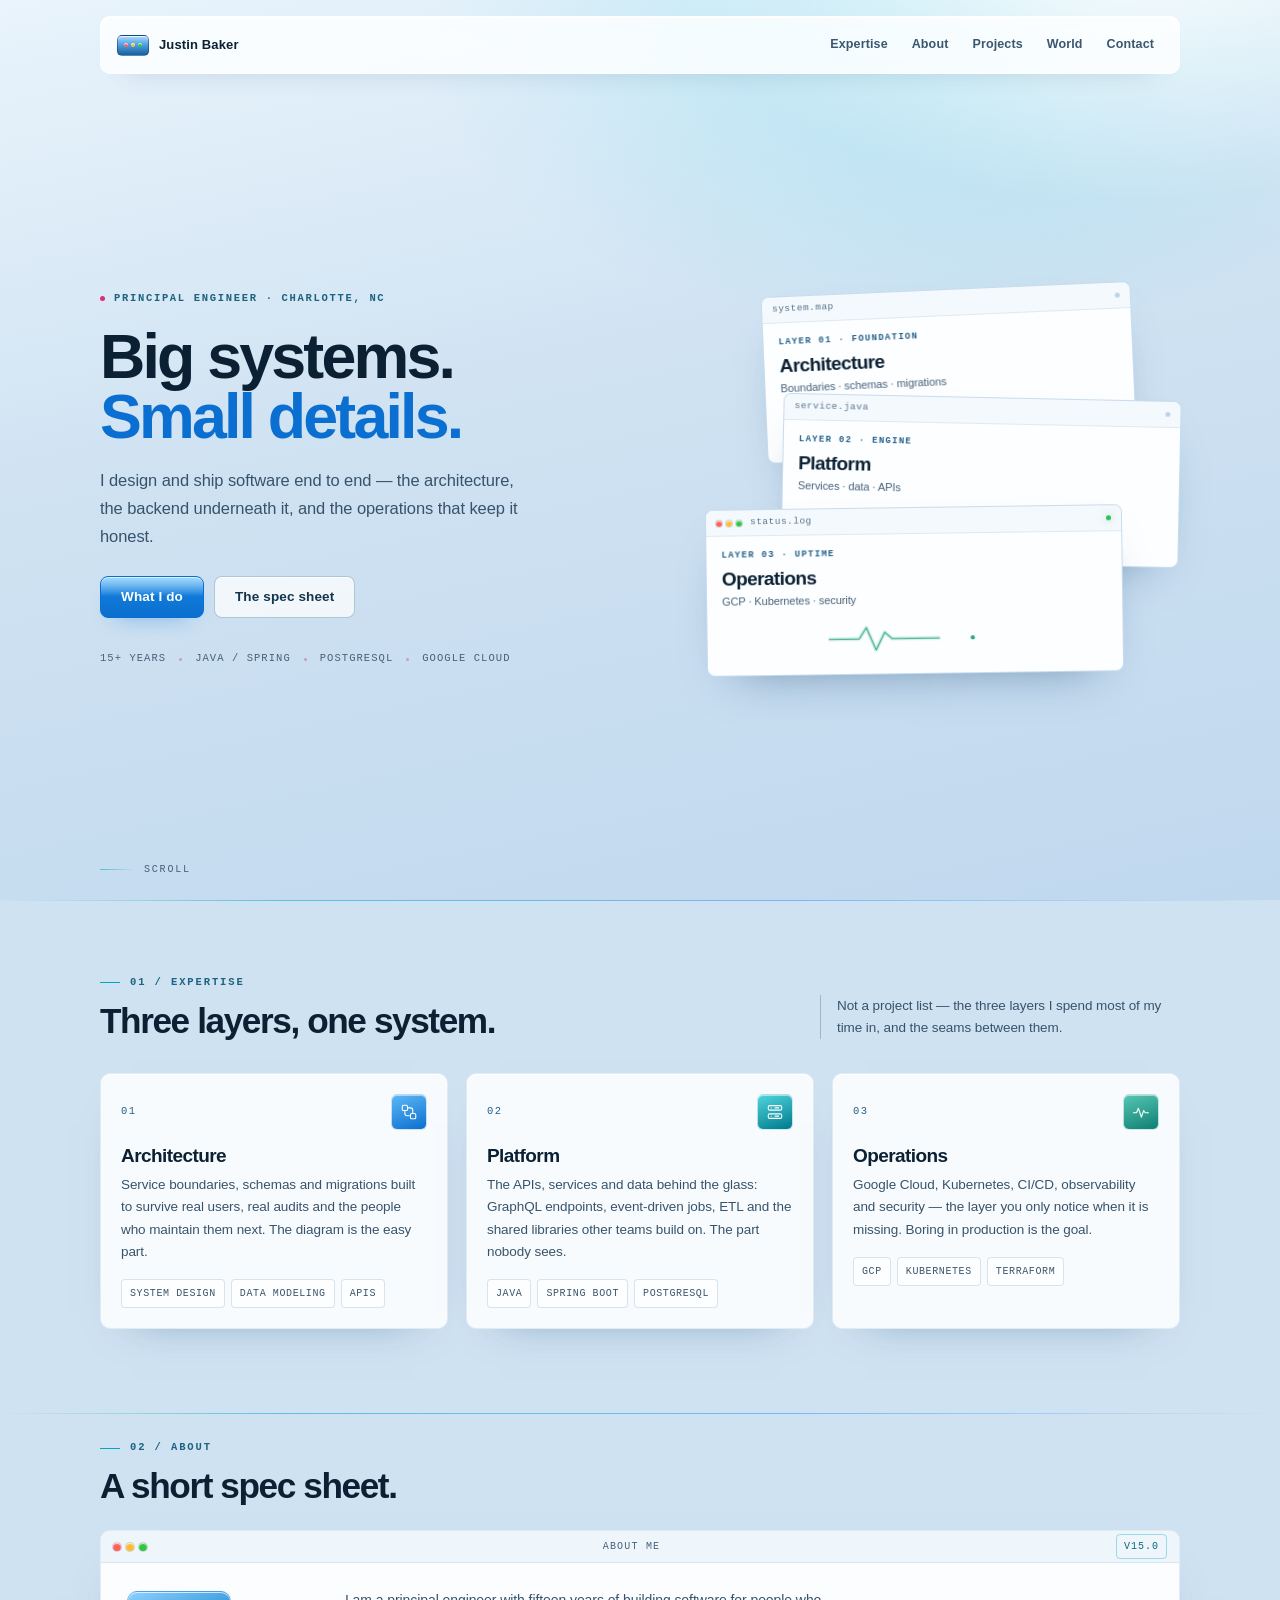
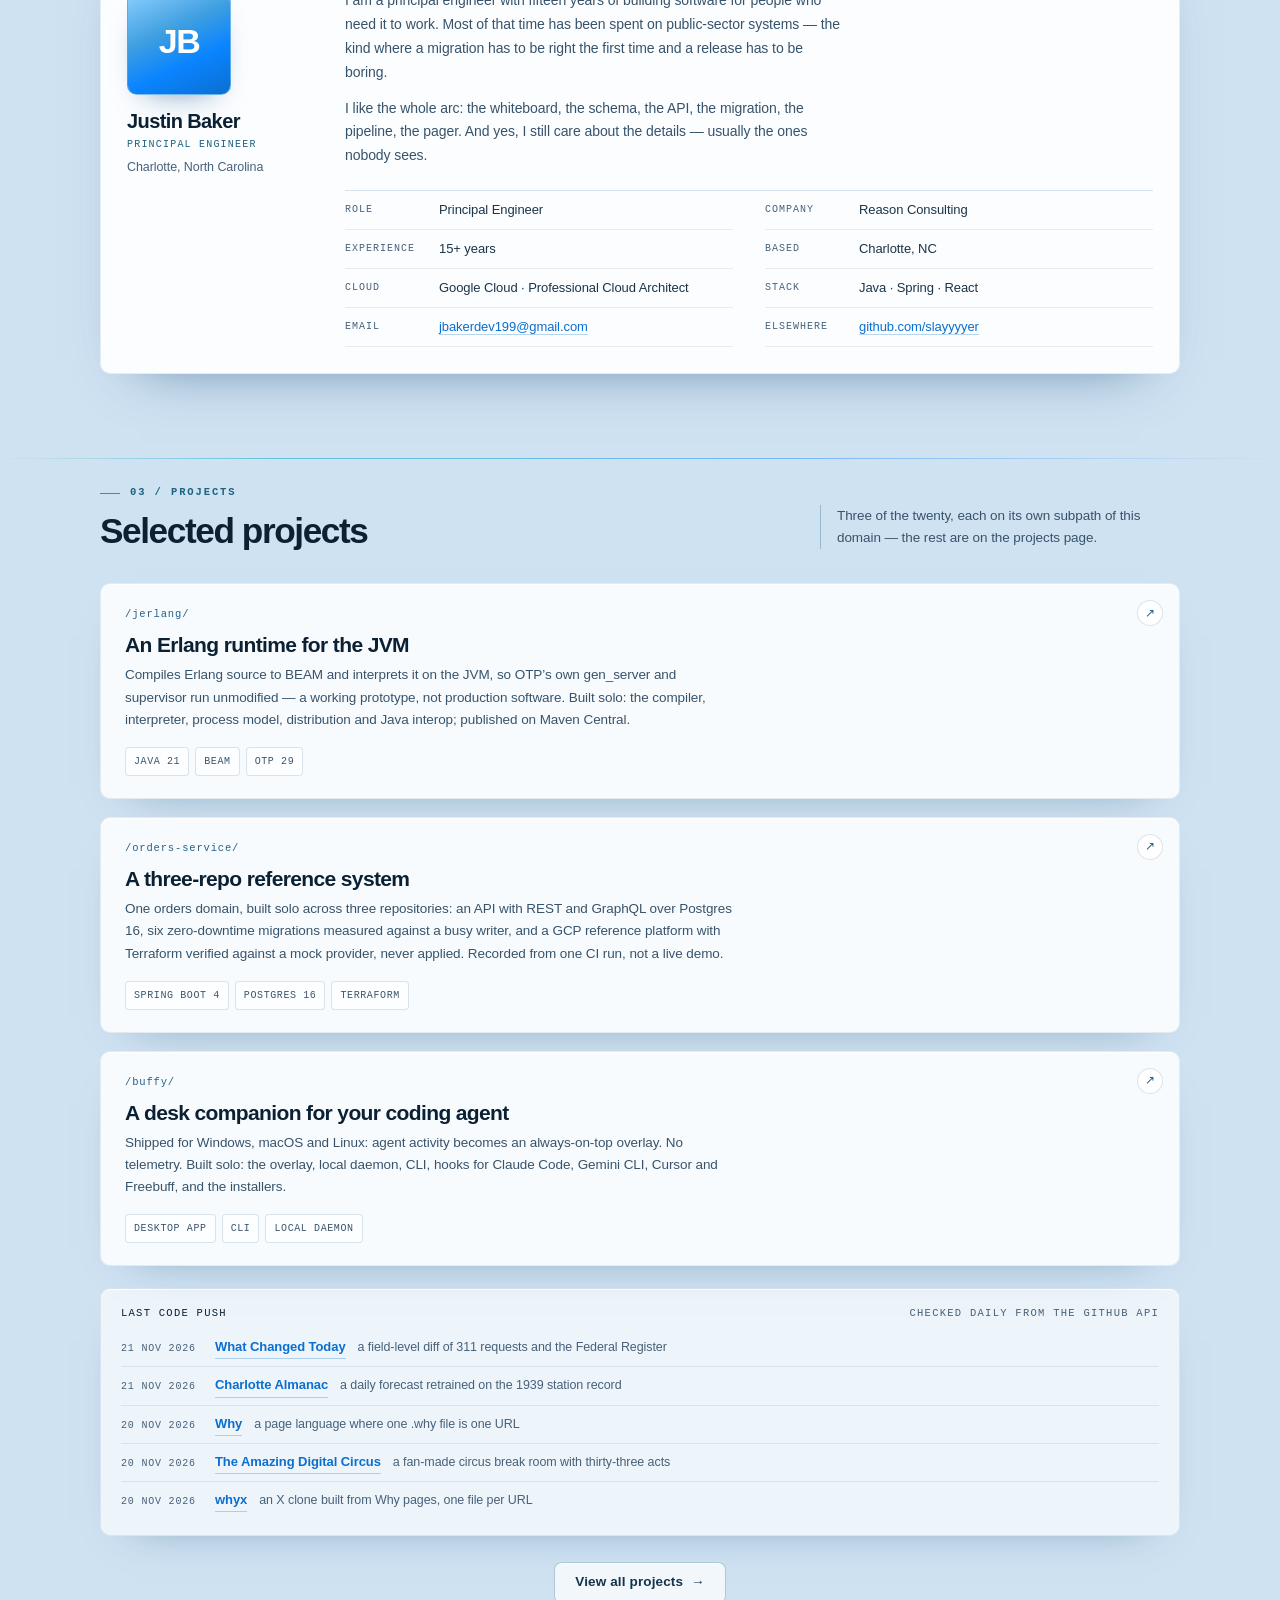
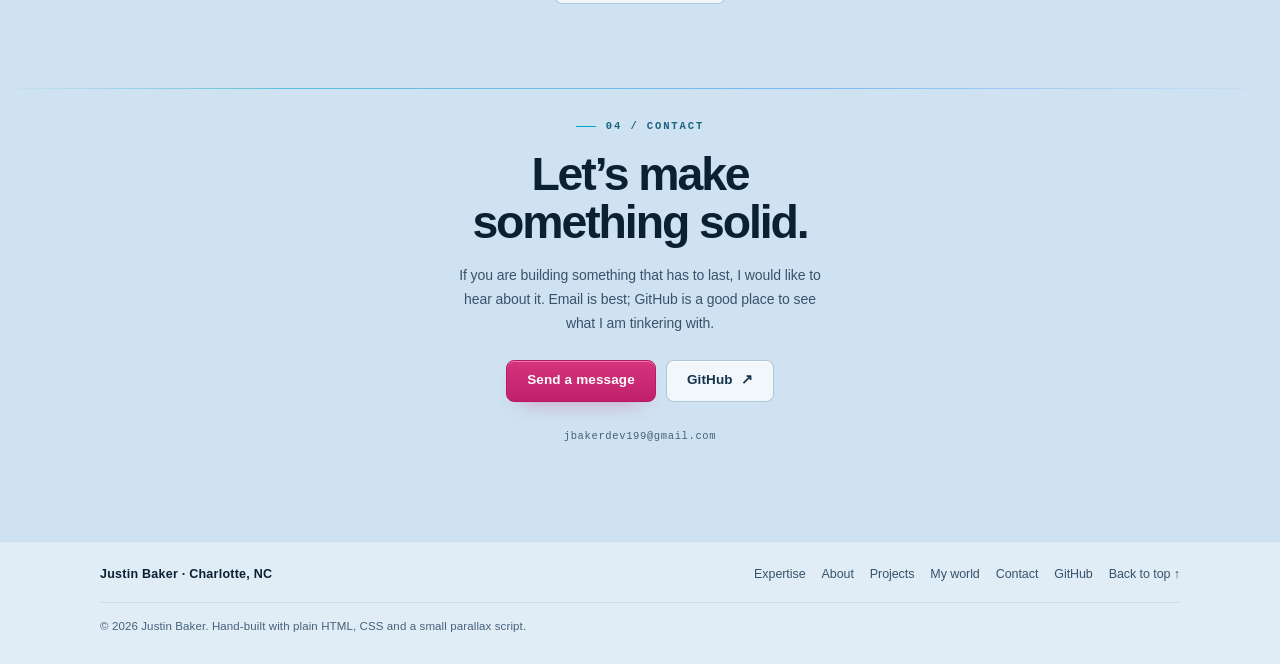
==== commit 9898305e: "Refresh the last-push panel The scheduled job read each project's pushed_at from the GitHub API and " ====
--- a/index.html
+++ b/index.html
@@ -335,6 +335,11 @@
       <ul class="recent__list">
         <li>
           <time class="recent__when" datetime="2026-11-21">21 Nov 2026</time>
+          <a href="/what-changed/">What Changed Today</a>
+          <span class="recent__what">a field-level diff of 311 requests and the Federal Register</span>
+        </li>
+        <li>
+          <time class="recent__when" datetime="2026-11-21">21 Nov 2026</time>
           <a href="/clt-almanac/">Charlotte Almanac</a>
           <span class="recent__what">a daily forecast retrained on the 1939 station record</span>
         </li>
@@ -353,11 +358,6 @@
           <a href="https://whyx-sxzp.onrender.com/">whyx</a>
           <span class="recent__what">an X clone built from Why pages, one file per URL</span>
         </li>
-        <li>
-          <time class="recent__when" datetime="2026-11-20">20 Nov 2026</time>
-          <a href="/what-changed/">What Changed Today</a>
-          <span class="recent__what">a field-level diff of 311 requests and the Federal Register</span>
-        </li>
       </ul>
       <!-- lastpush:end -->
     </div>
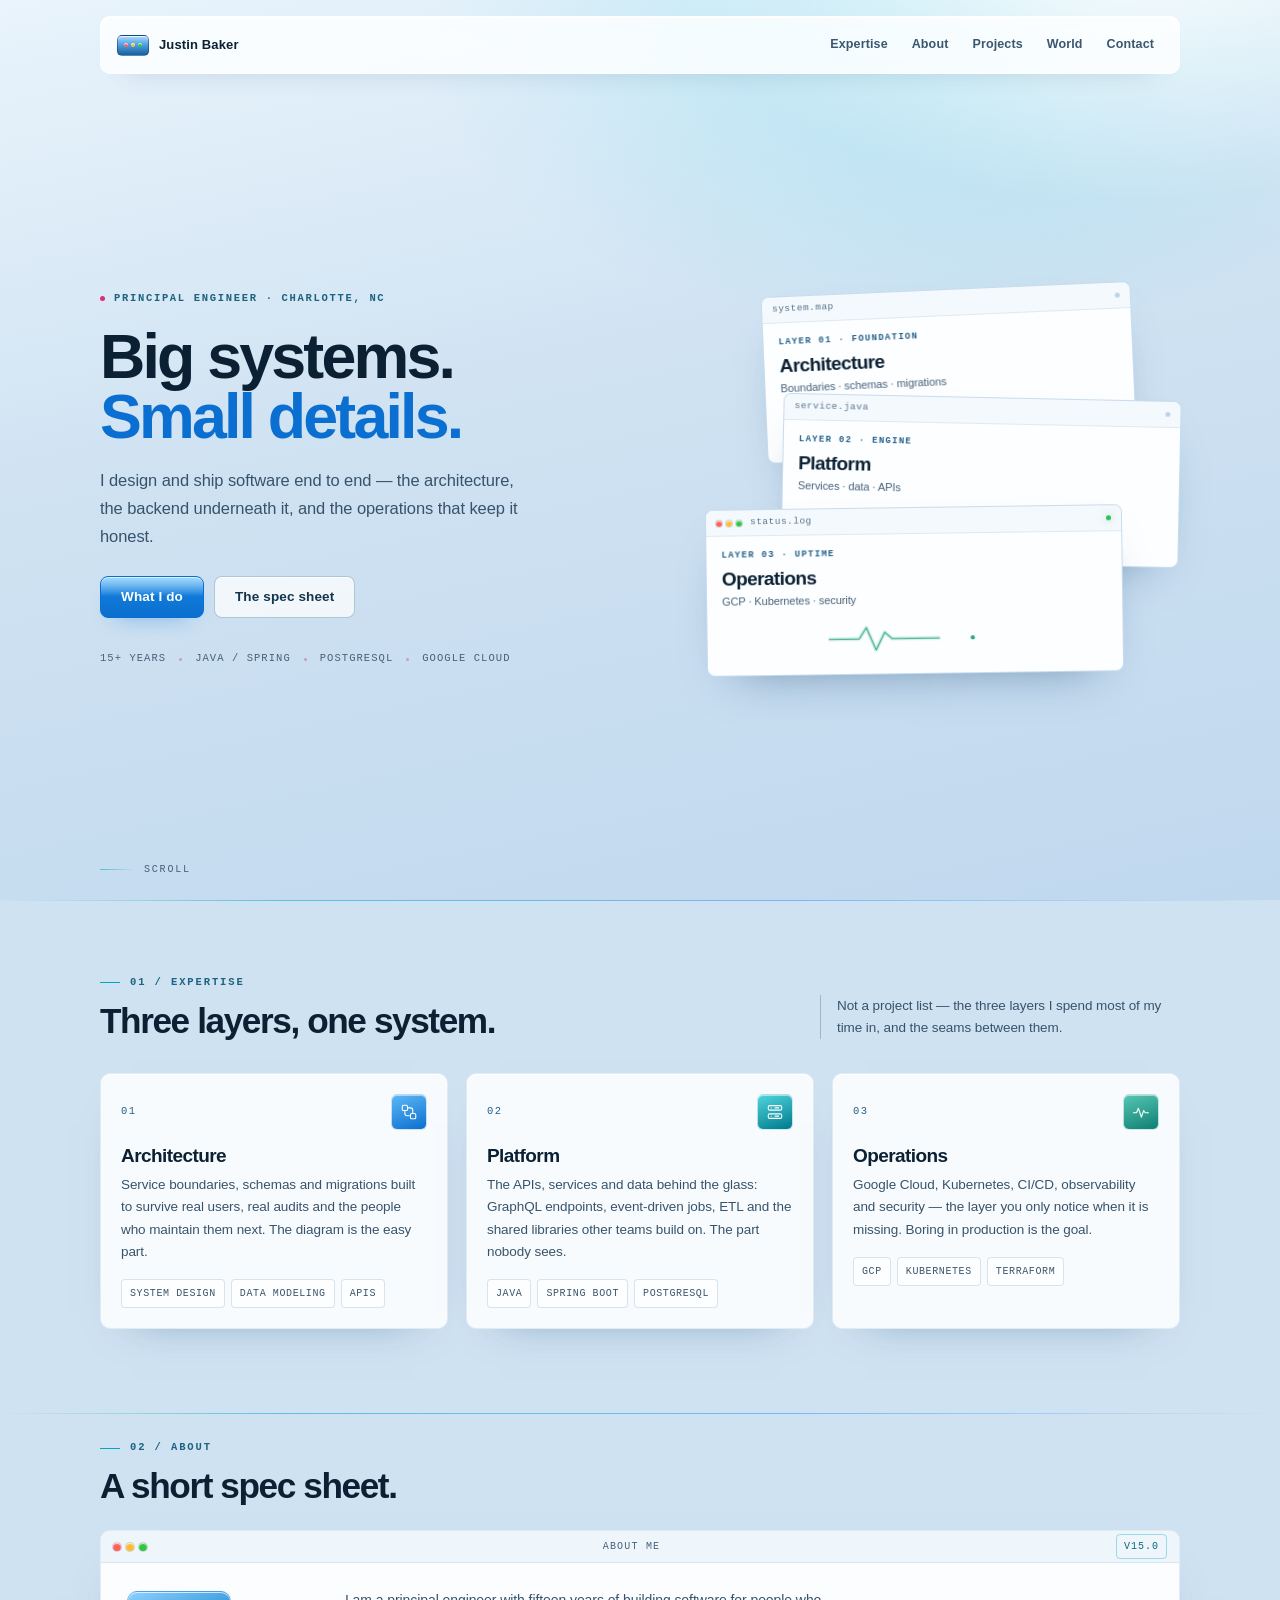
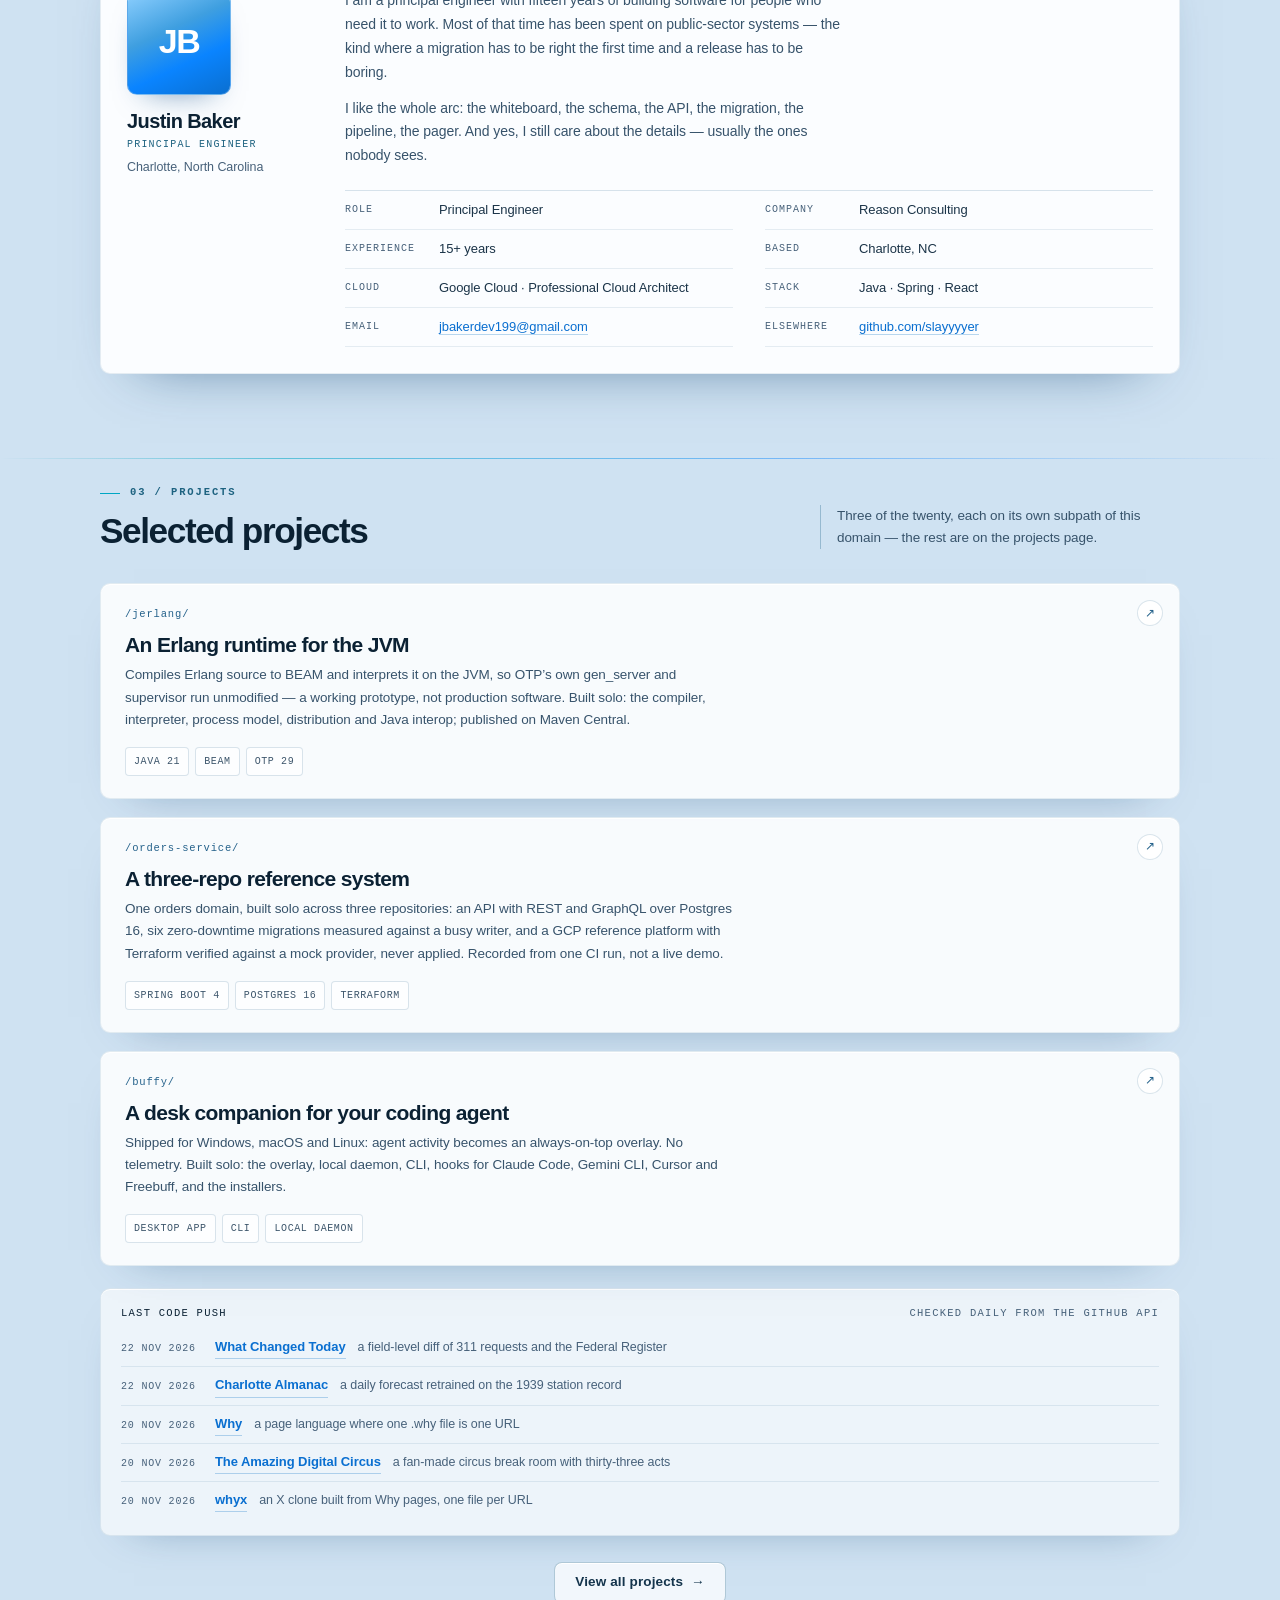
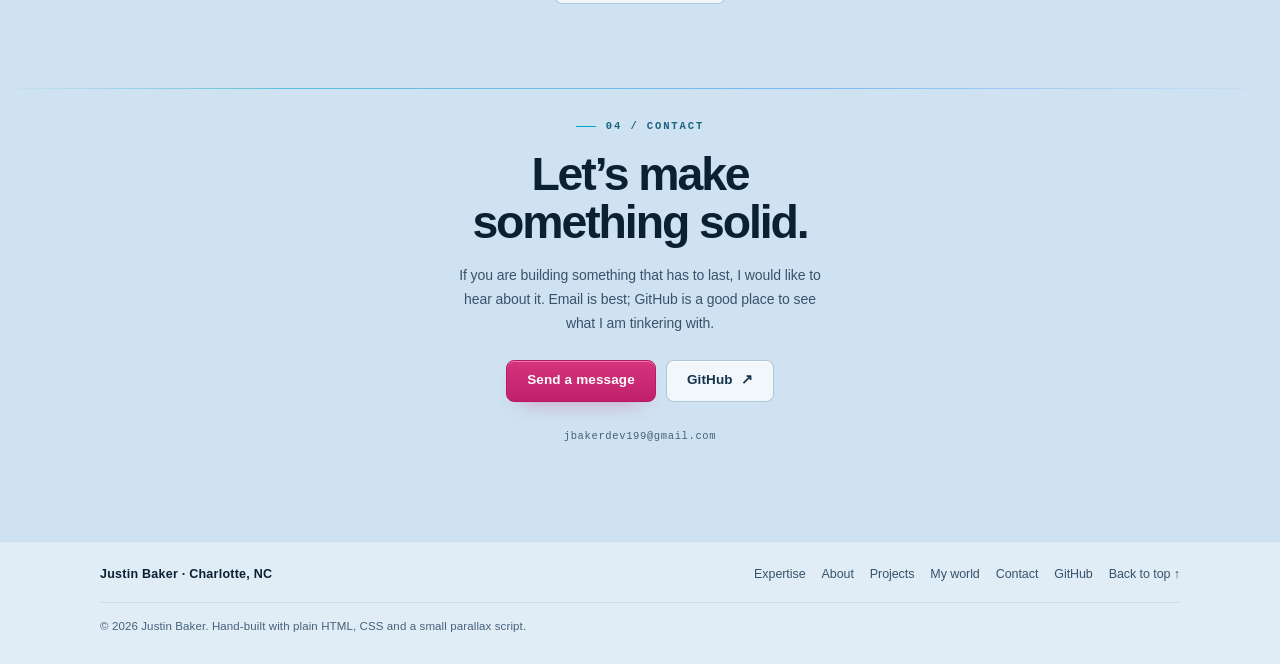
==== commit cb562cb7: "Refresh the last-push panel The scheduled job read each project's pushed_at from the GitHub API and " ====
--- a/index.html
+++ b/index.html
@@ -334,12 +334,12 @@
       <p class="recent__head">Last code push <span>checked daily from the GitHub API</span></p>
       <ul class="recent__list">
         <li>
-          <time class="recent__when" datetime="2026-11-21">21 Nov 2026</time>
+          <time class="recent__when" datetime="2026-11-22">22 Nov 2026</time>
           <a href="/what-changed/">What Changed Today</a>
           <span class="recent__what">a field-level diff of 311 requests and the Federal Register</span>
         </li>
         <li>
-          <time class="recent__when" datetime="2026-11-21">21 Nov 2026</time>
+          <time class="recent__when" datetime="2026-11-22">22 Nov 2026</time>
           <a href="/clt-almanac/">Charlotte Almanac</a>
           <span class="recent__what">a daily forecast retrained on the 1939 station record</span>
         </li>
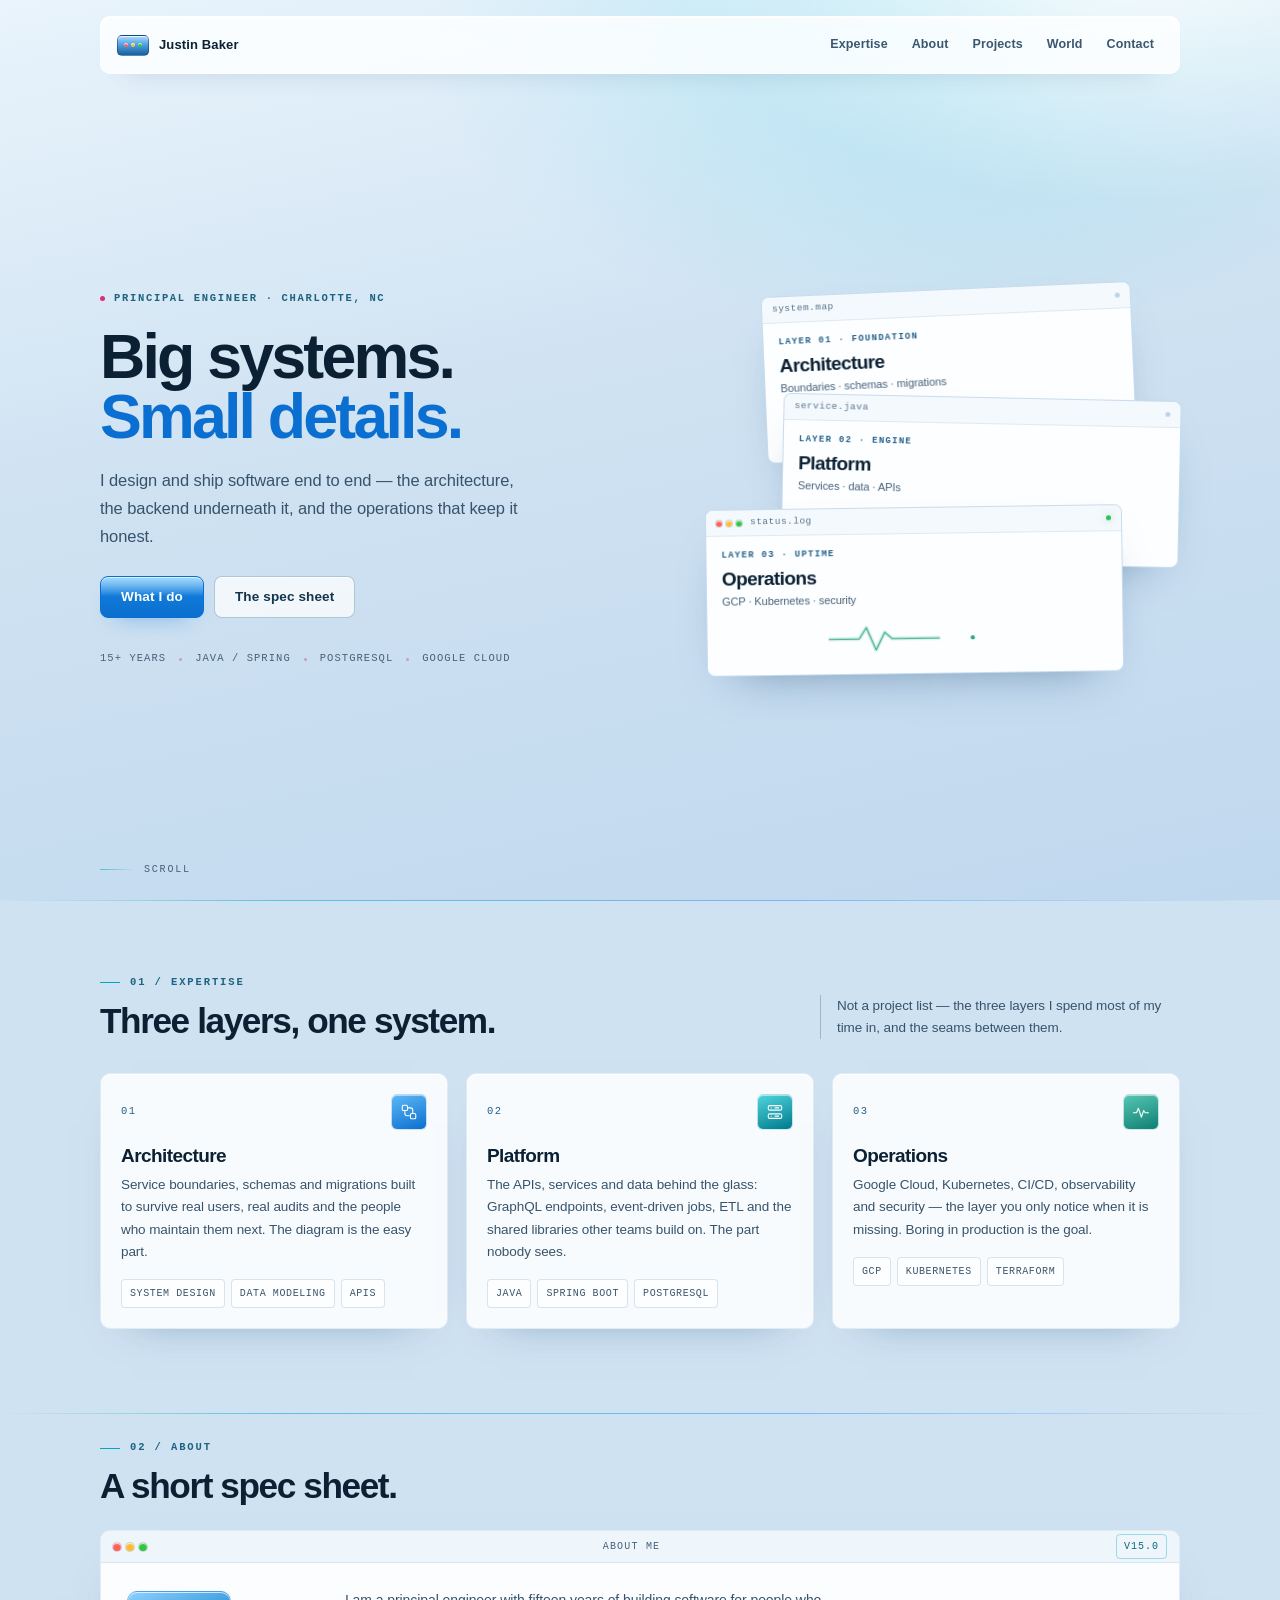
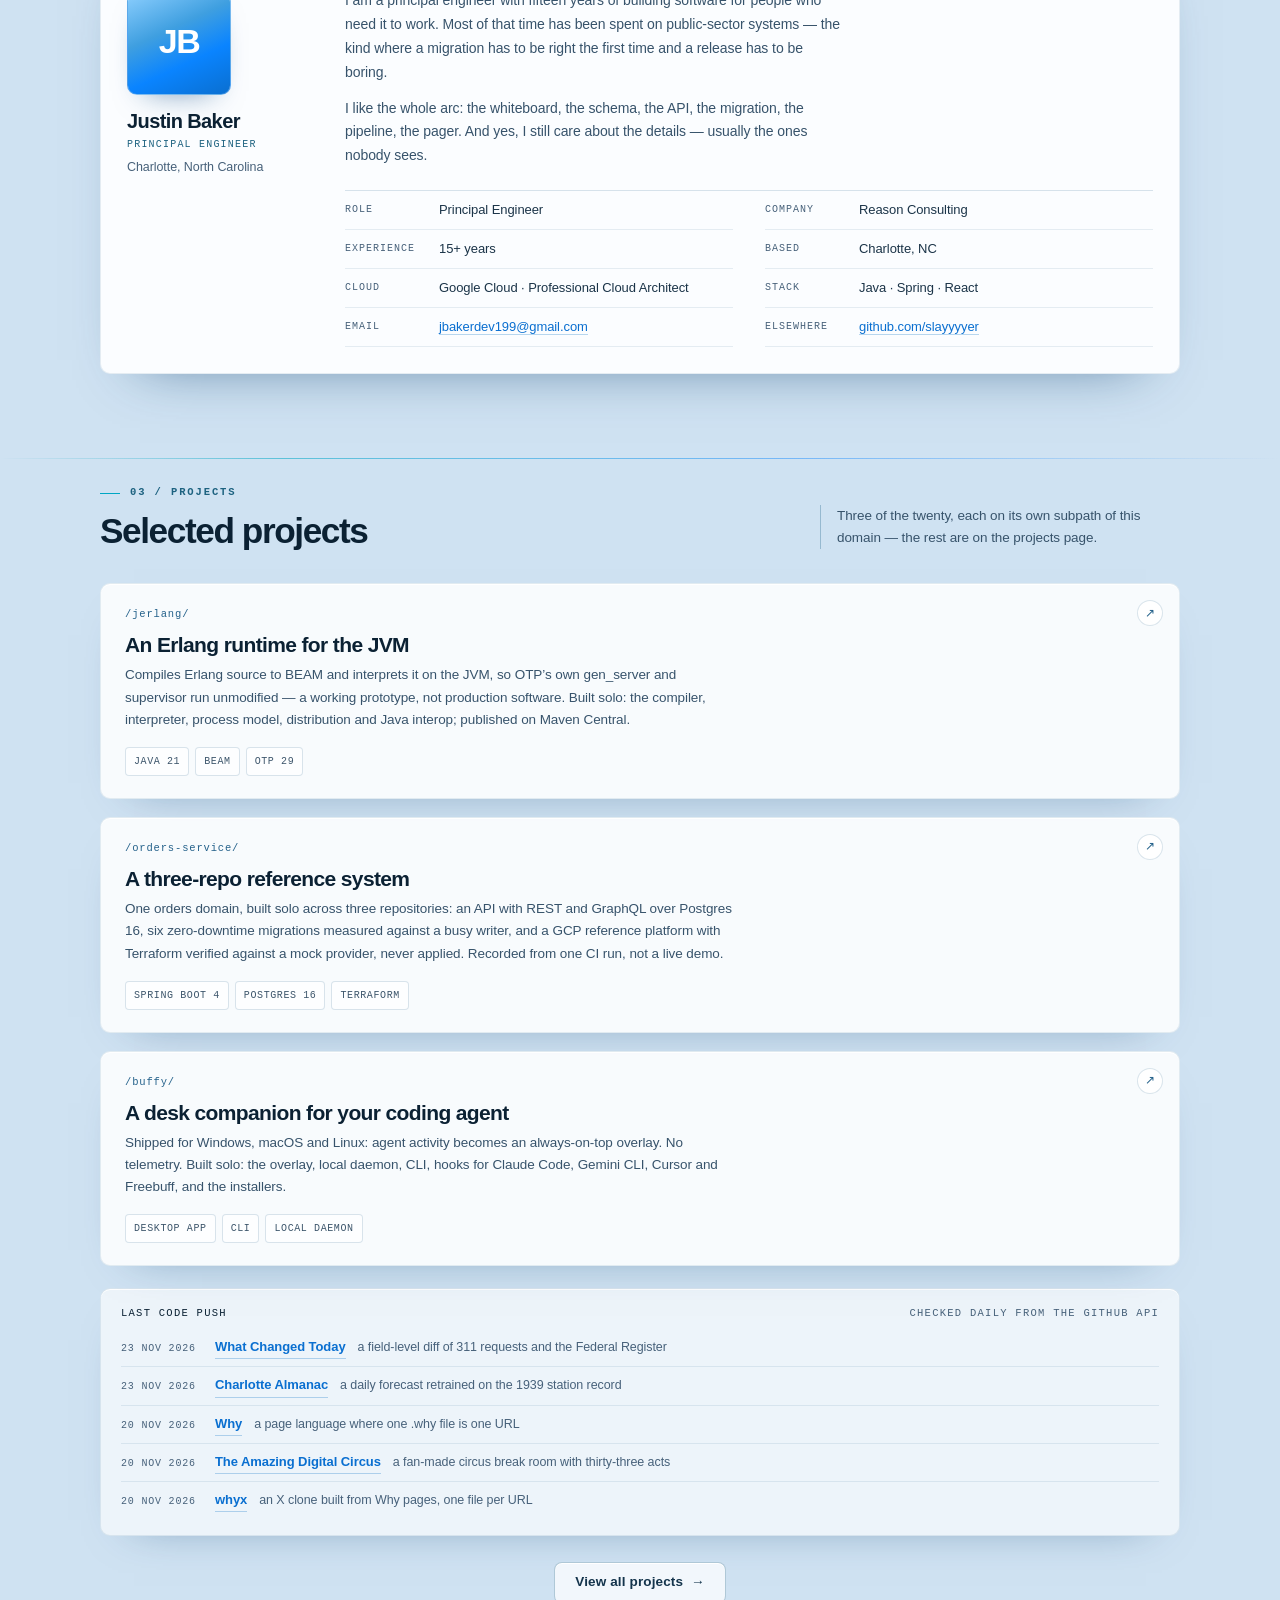
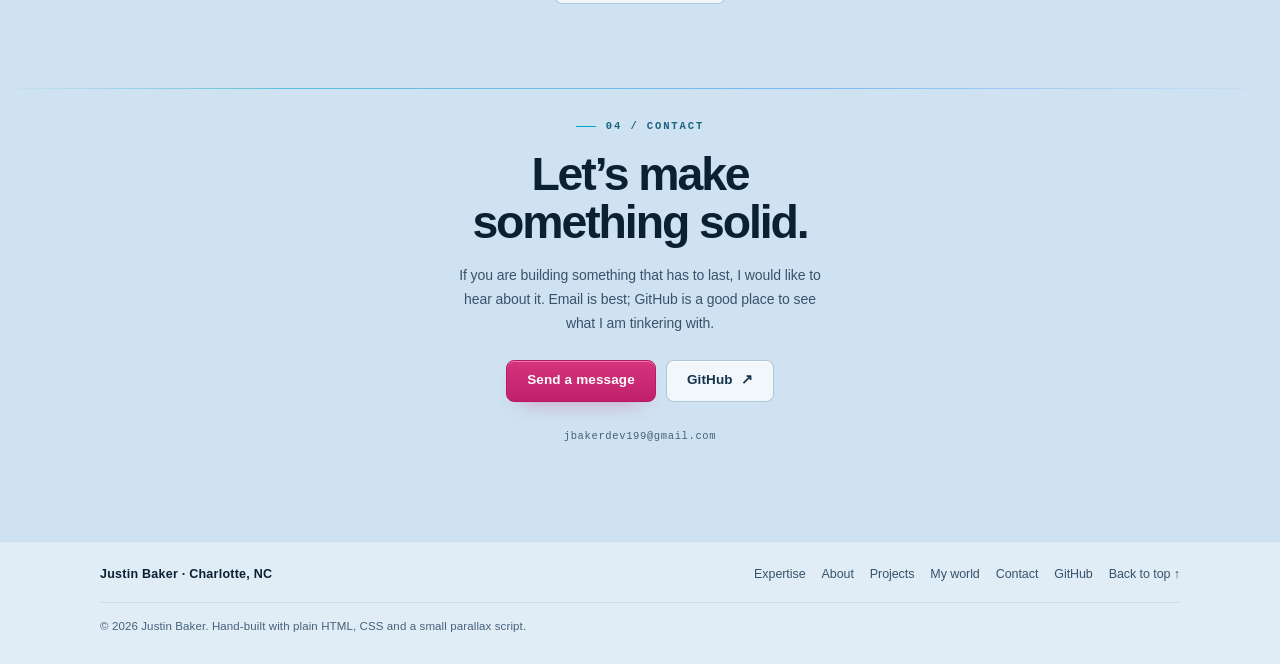
==== commit 11cbcc8c: "Refresh the last-push panel The scheduled job read each project's pushed_at from the GitHub API and " ====
--- a/index.html
+++ b/index.html
@@ -334,12 +334,12 @@
       <p class="recent__head">Last code push <span>checked daily from the GitHub API</span></p>
       <ul class="recent__list">
         <li>
-          <time class="recent__when" datetime="2026-11-22">22 Nov 2026</time>
+          <time class="recent__when" datetime="2026-11-23">23 Nov 2026</time>
           <a href="/what-changed/">What Changed Today</a>
           <span class="recent__what">a field-level diff of 311 requests and the Federal Register</span>
         </li>
         <li>
-          <time class="recent__when" datetime="2026-11-22">22 Nov 2026</time>
+          <time class="recent__when" datetime="2026-11-23">23 Nov 2026</time>
           <a href="/clt-almanac/">Charlotte Almanac</a>
           <span class="recent__what">a daily forecast retrained on the 1939 station record</span>
         </li>
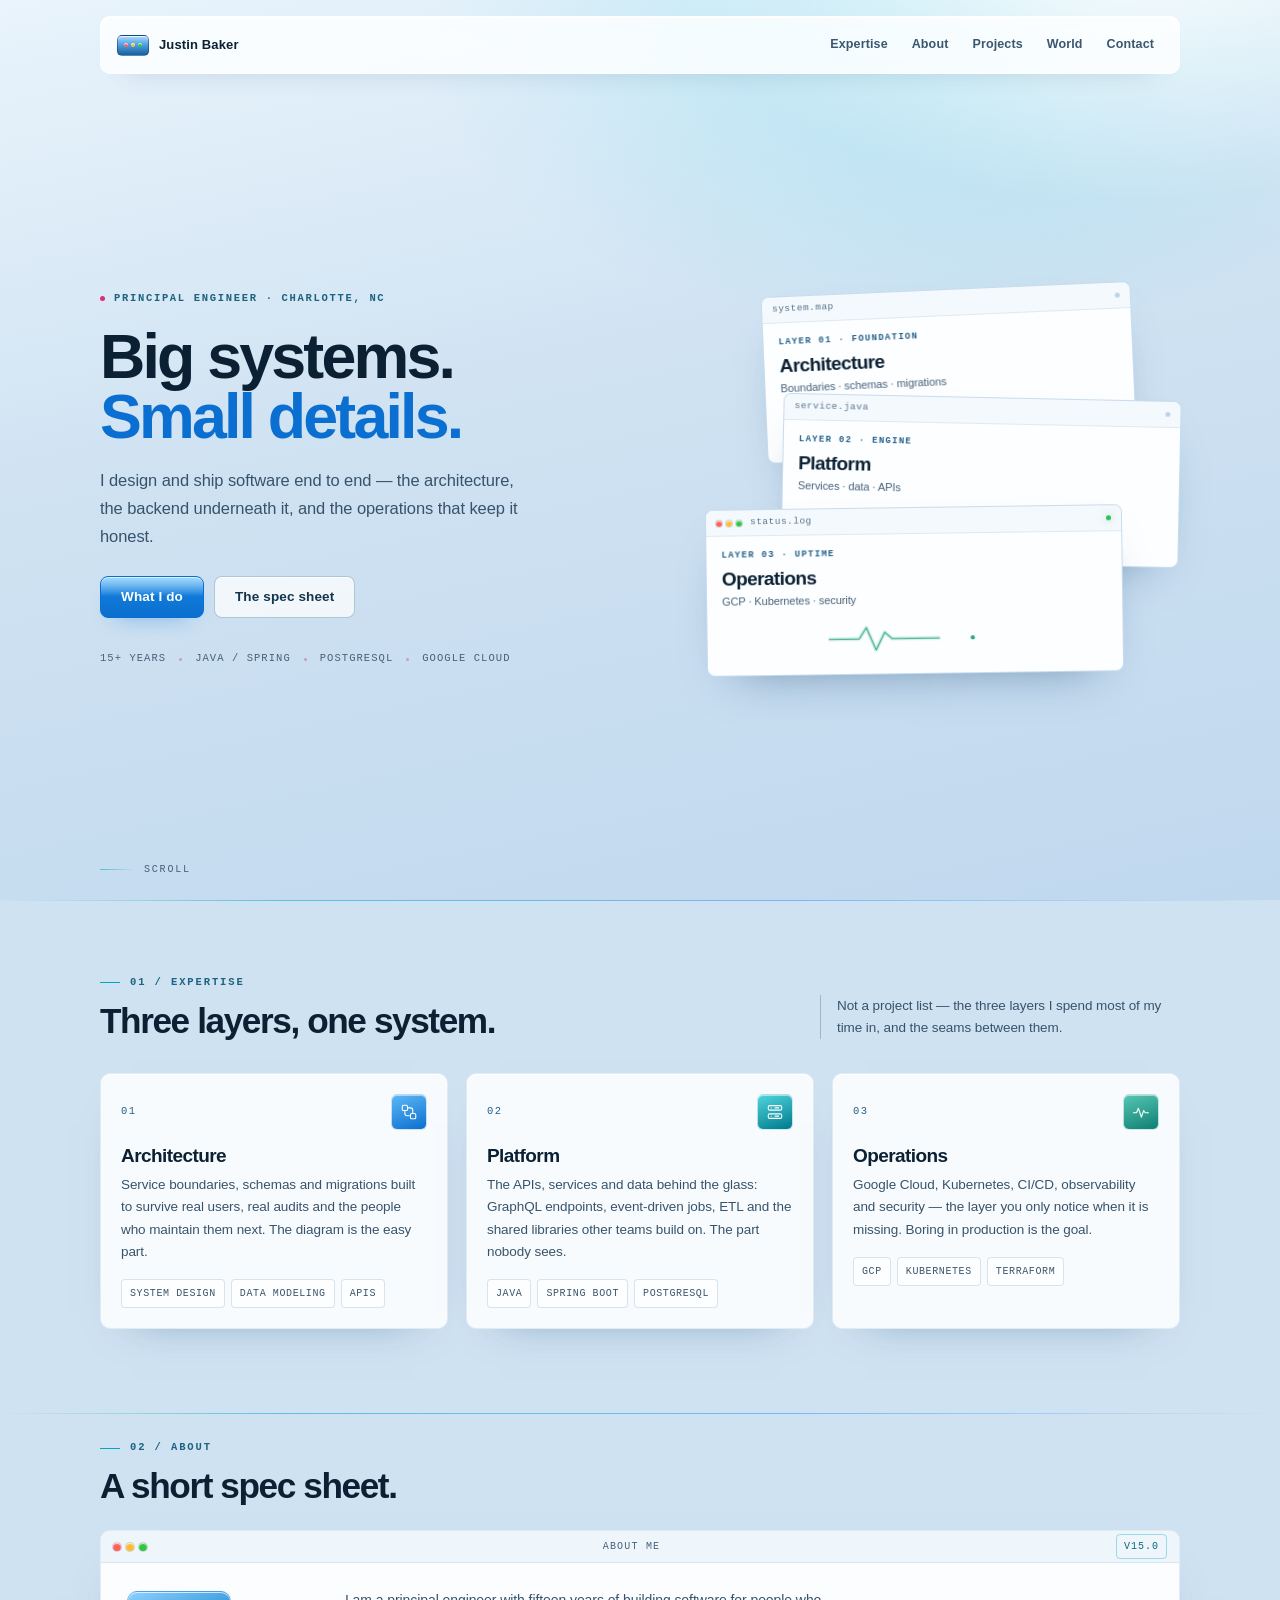
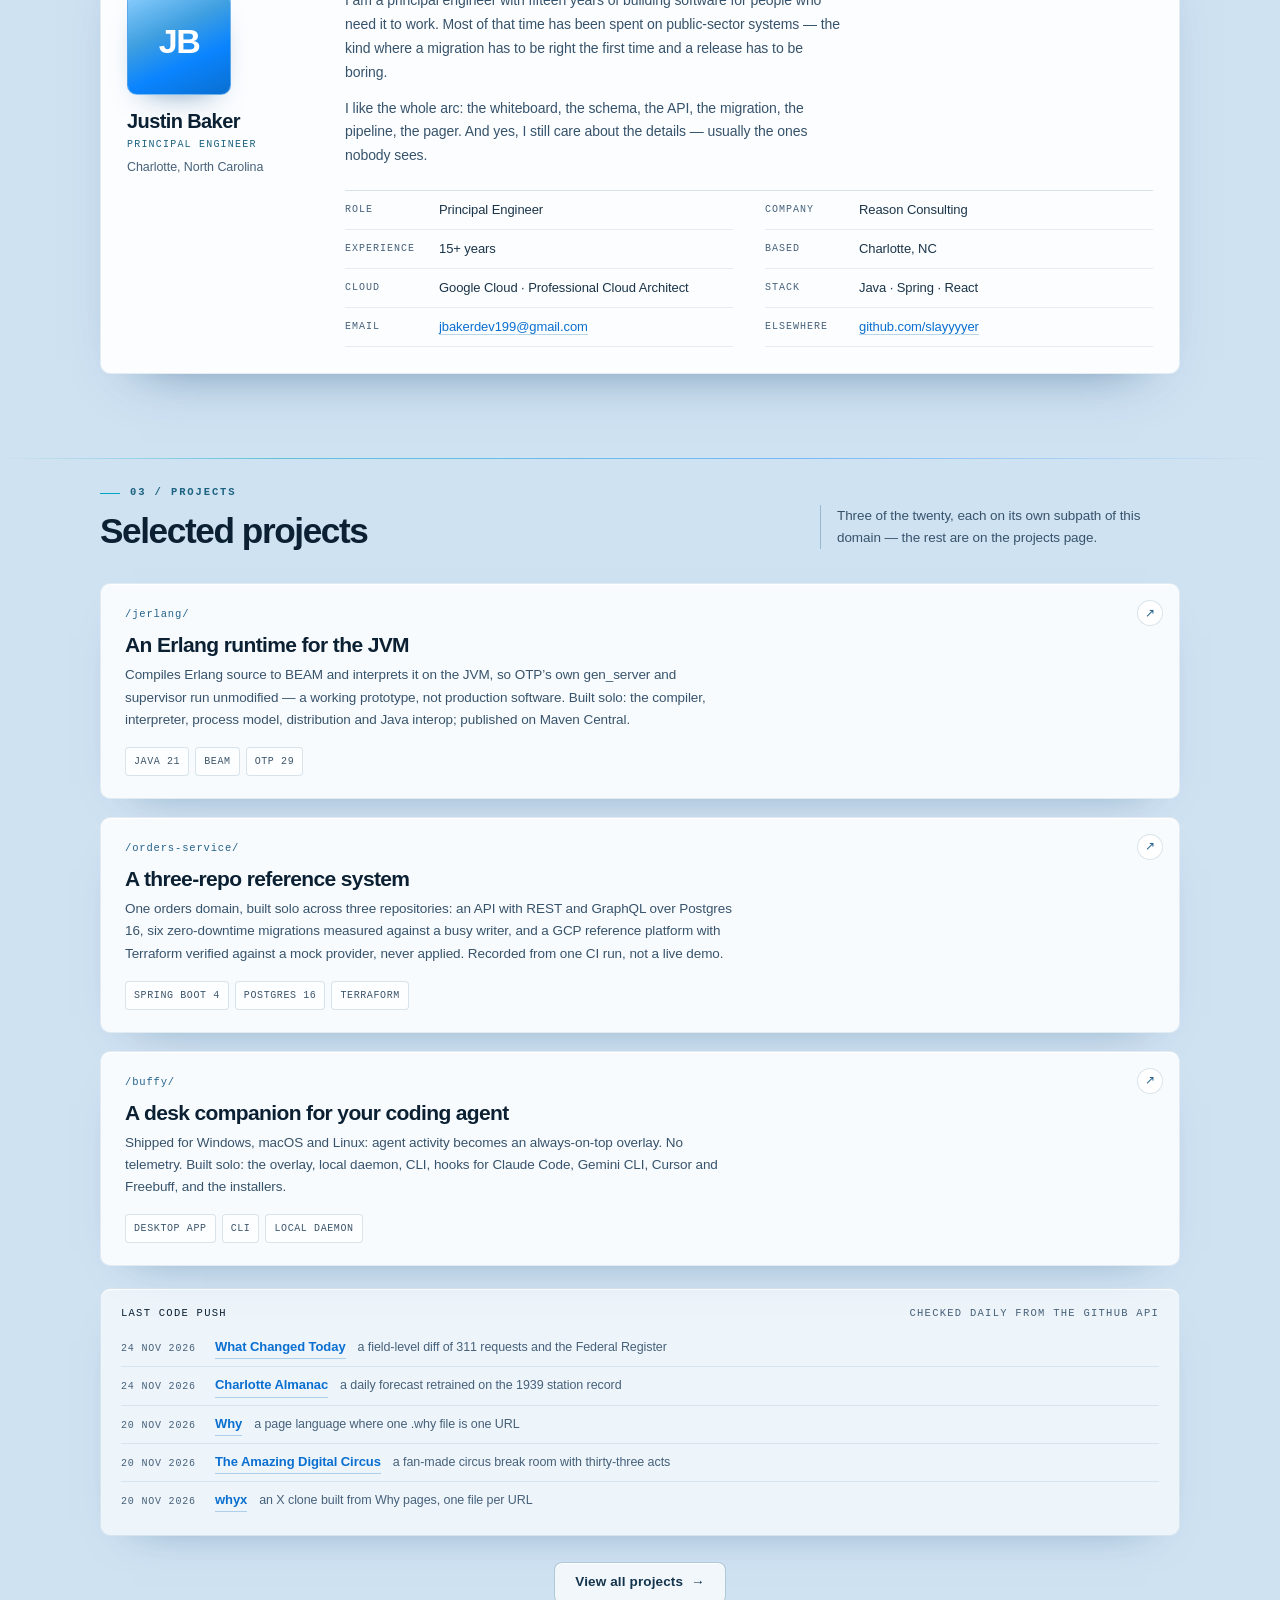
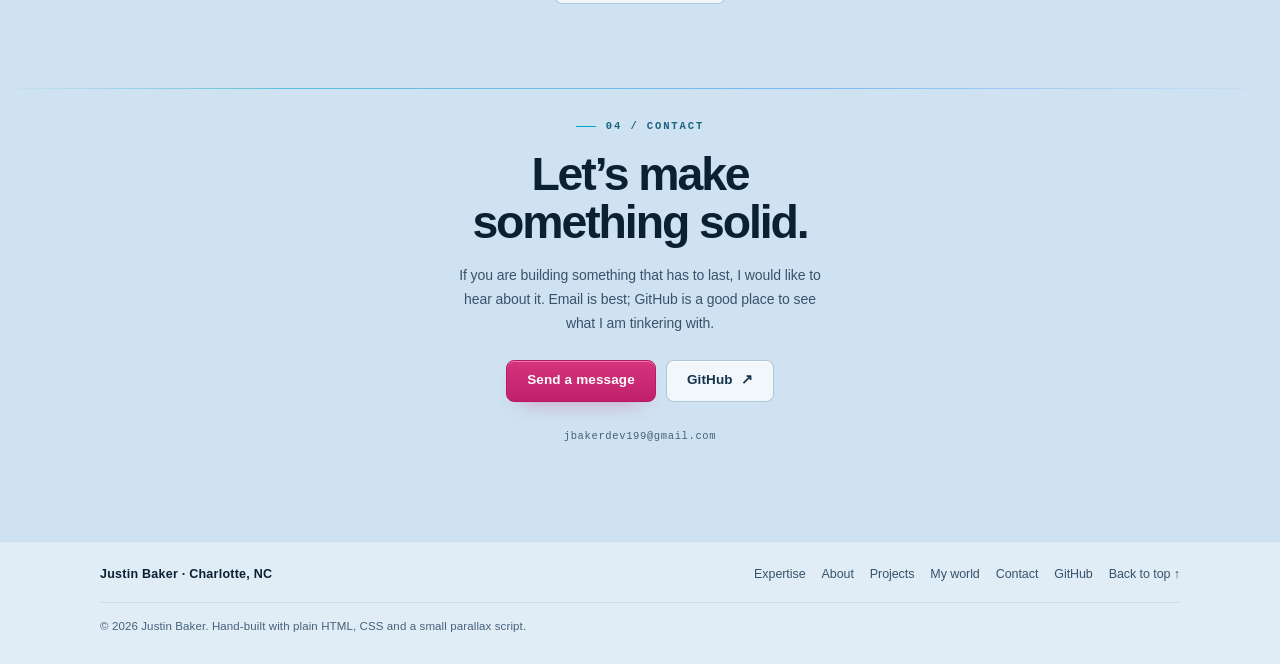
==== commit 182a0331: "Refresh the last-push panel The scheduled job read each project's pushed_at from the GitHub API and " ====
--- a/index.html
+++ b/index.html
@@ -334,12 +334,12 @@
       <p class="recent__head">Last code push <span>checked daily from the GitHub API</span></p>
       <ul class="recent__list">
         <li>
-          <time class="recent__when" datetime="2026-11-23">23 Nov 2026</time>
+          <time class="recent__when" datetime="2026-11-24">24 Nov 2026</time>
           <a href="/what-changed/">What Changed Today</a>
           <span class="recent__what">a field-level diff of 311 requests and the Federal Register</span>
         </li>
         <li>
-          <time class="recent__when" datetime="2026-11-23">23 Nov 2026</time>
+          <time class="recent__when" datetime="2026-11-24">24 Nov 2026</time>
           <a href="/clt-almanac/">Charlotte Almanac</a>
           <span class="recent__what">a daily forecast retrained on the 1939 station record</span>
         </li>
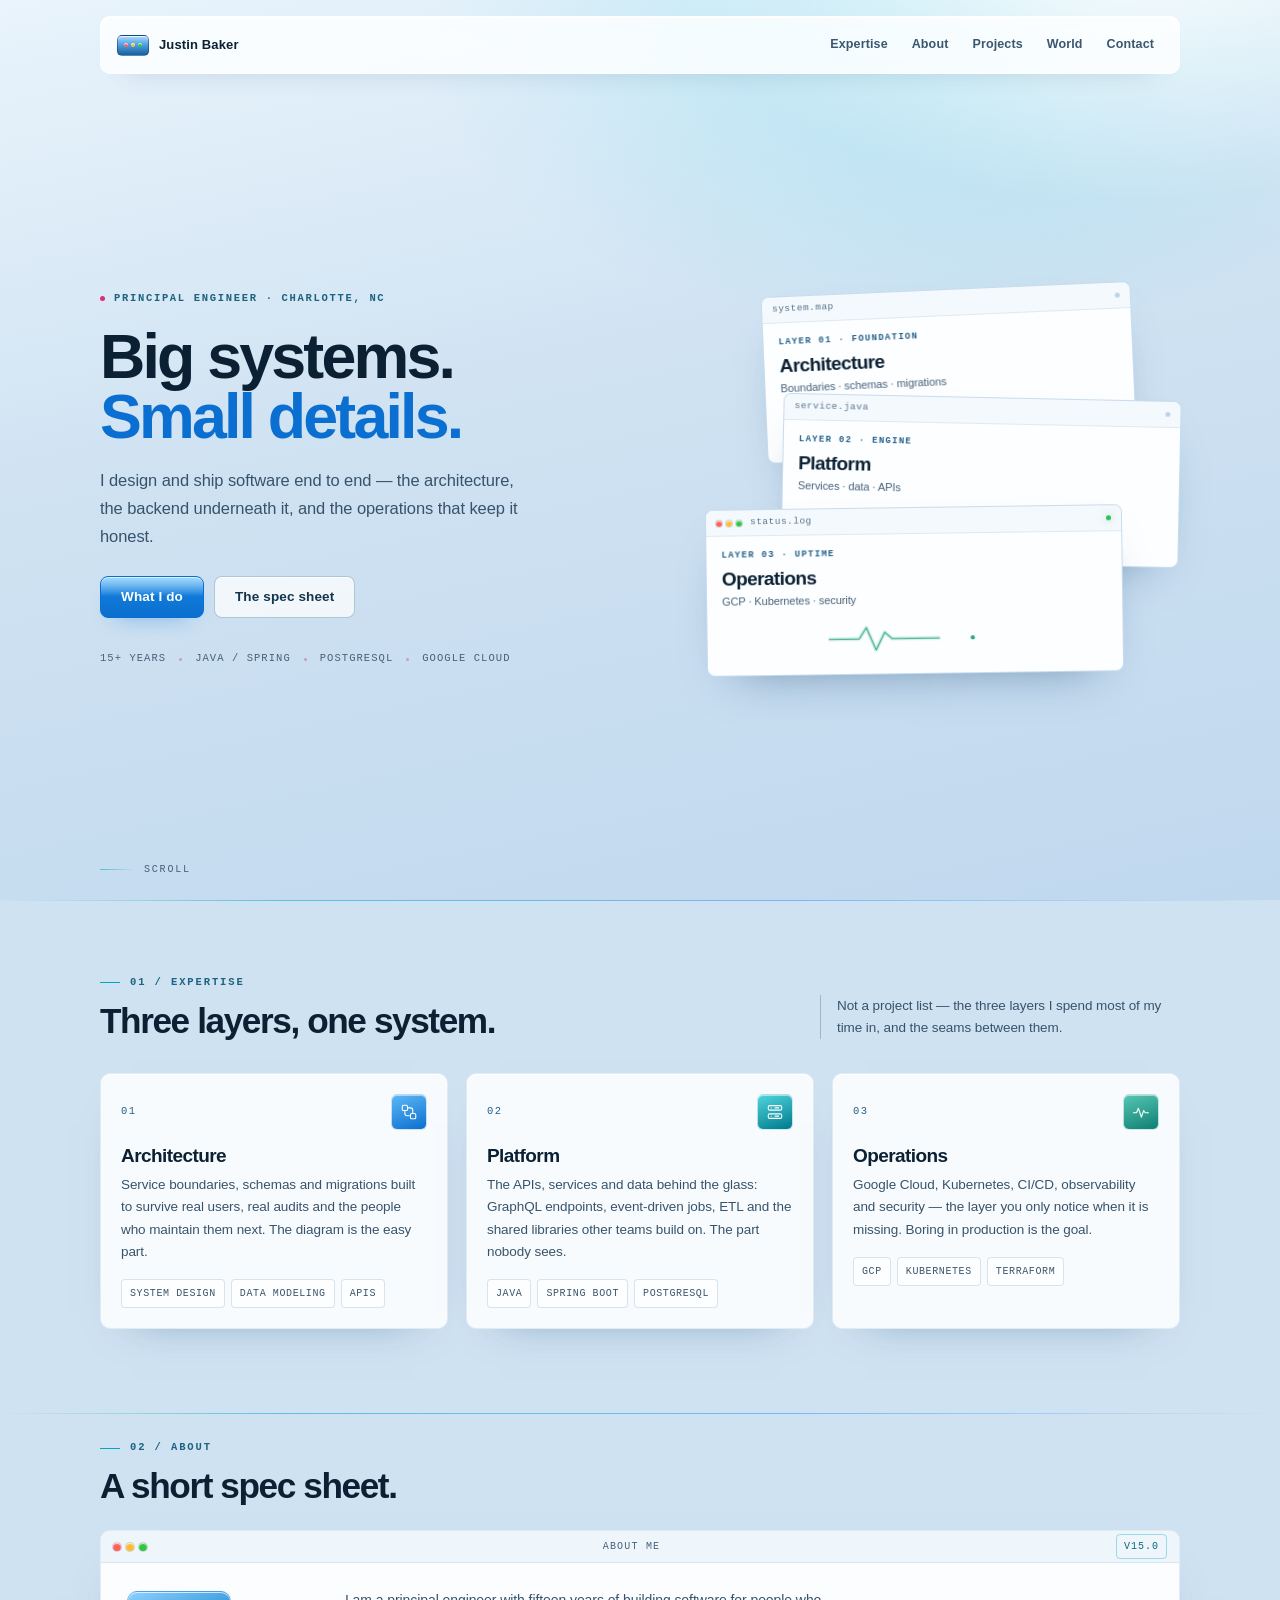
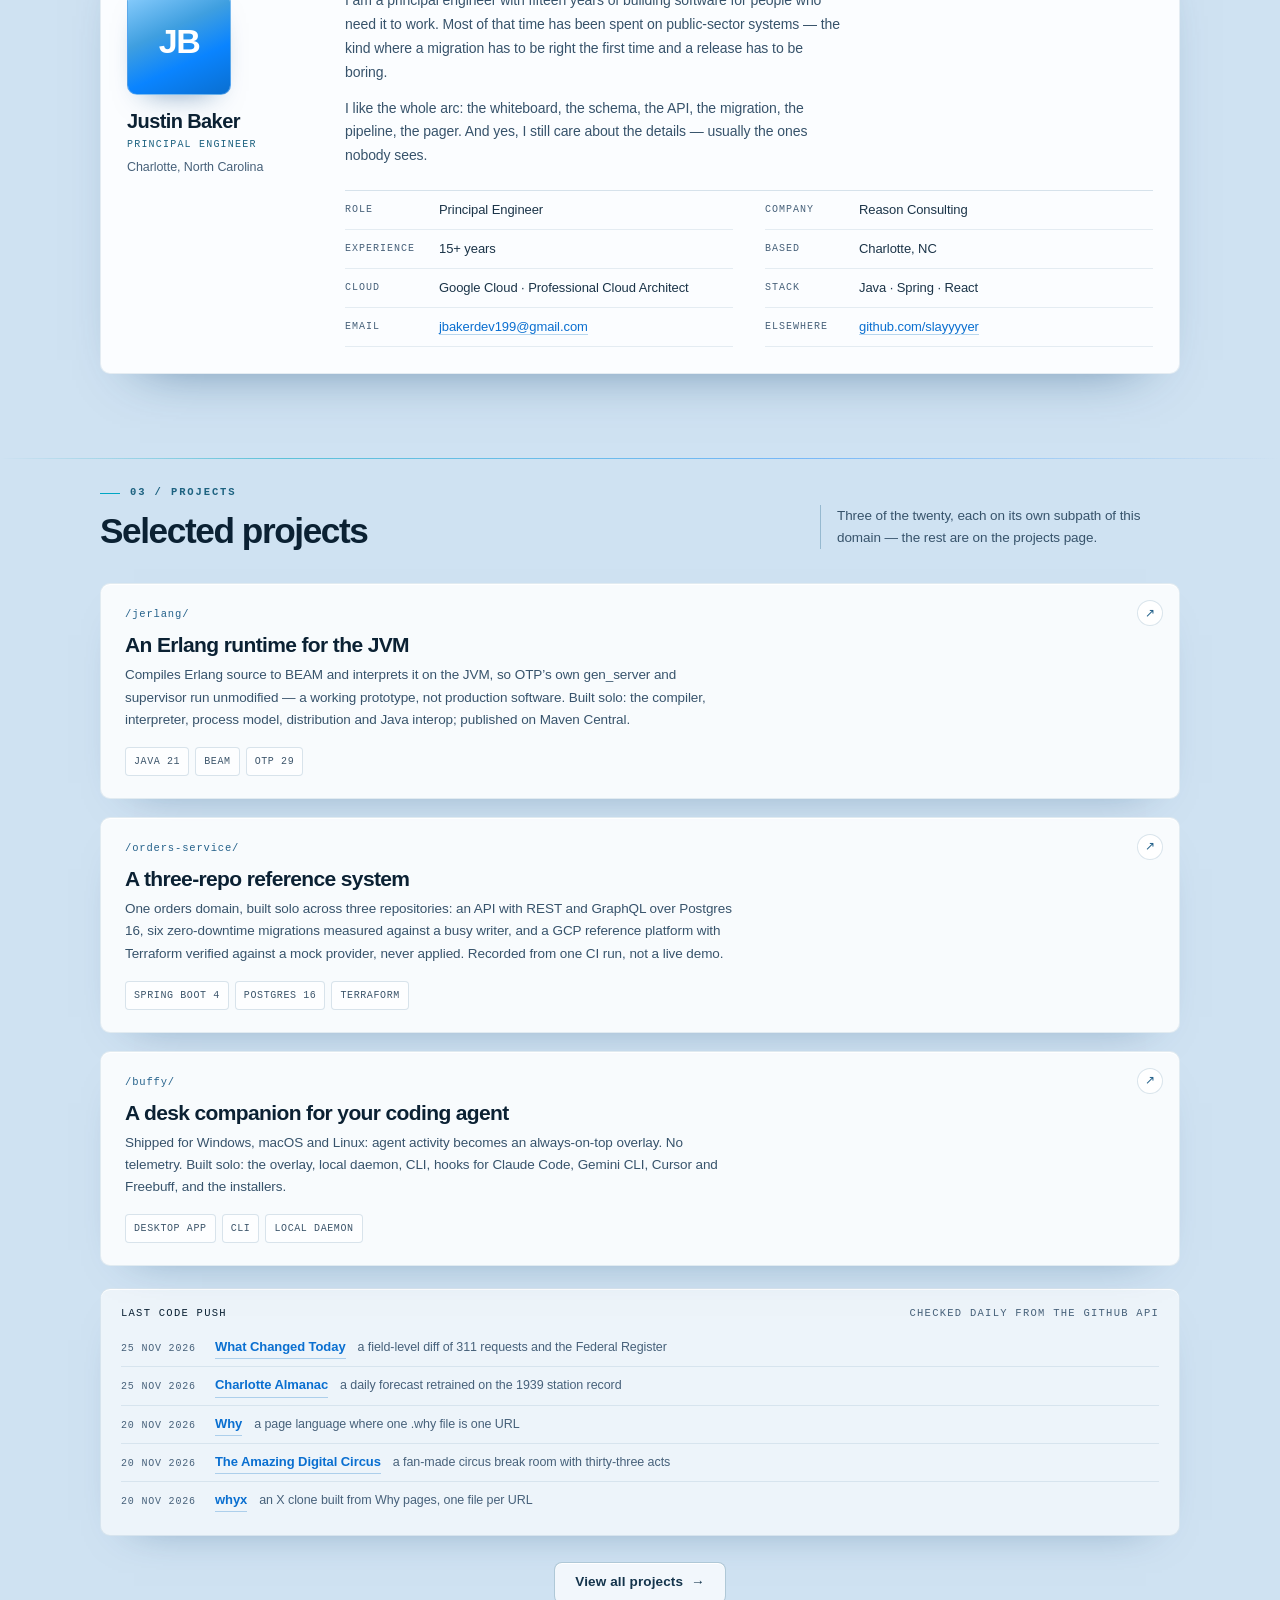
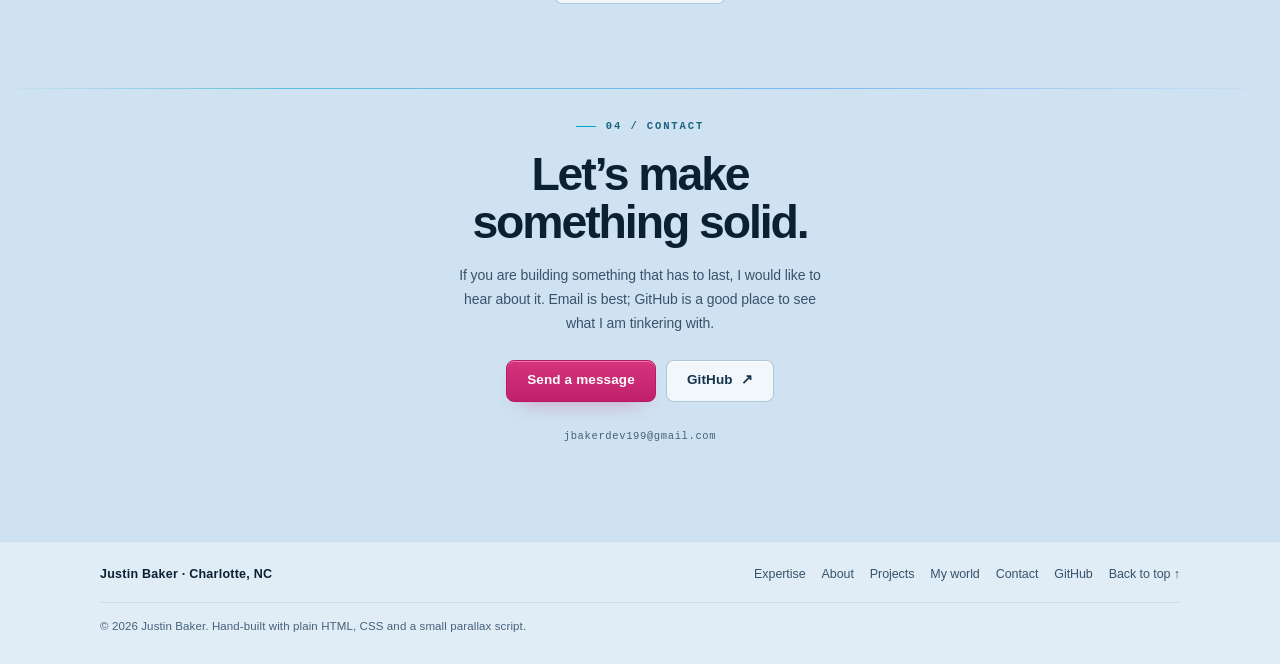
==== commit 2e71f874: "Refresh the last-push panel The scheduled job read each project's pushed_at from the GitHub API and " ====
--- a/index.html
+++ b/index.html
@@ -334,12 +334,12 @@
       <p class="recent__head">Last code push <span>checked daily from the GitHub API</span></p>
       <ul class="recent__list">
         <li>
-          <time class="recent__when" datetime="2026-11-24">24 Nov 2026</time>
+          <time class="recent__when" datetime="2026-11-25">25 Nov 2026</time>
           <a href="/what-changed/">What Changed Today</a>
           <span class="recent__what">a field-level diff of 311 requests and the Federal Register</span>
         </li>
         <li>
-          <time class="recent__when" datetime="2026-11-24">24 Nov 2026</time>
+          <time class="recent__when" datetime="2026-11-25">25 Nov 2026</time>
           <a href="/clt-almanac/">Charlotte Almanac</a>
           <span class="recent__what">a daily forecast retrained on the 1939 station record</span>
         </li>
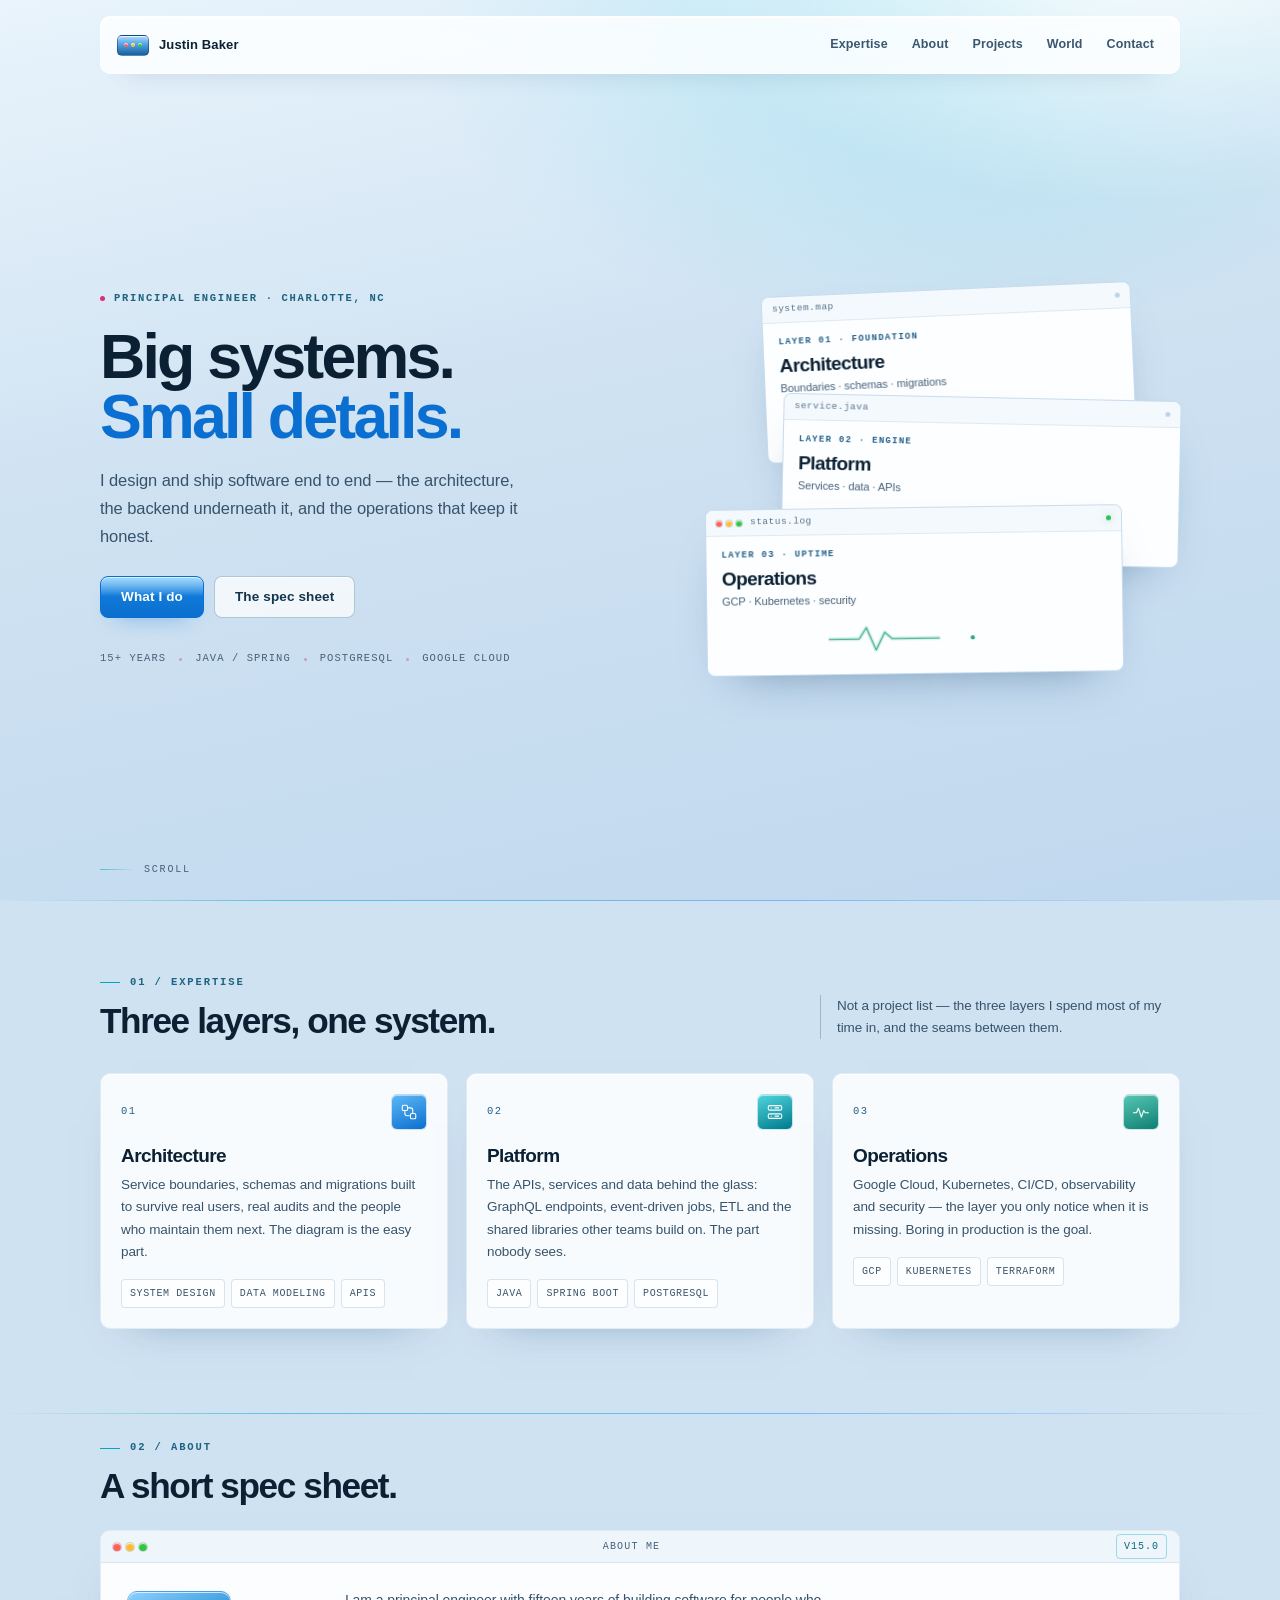
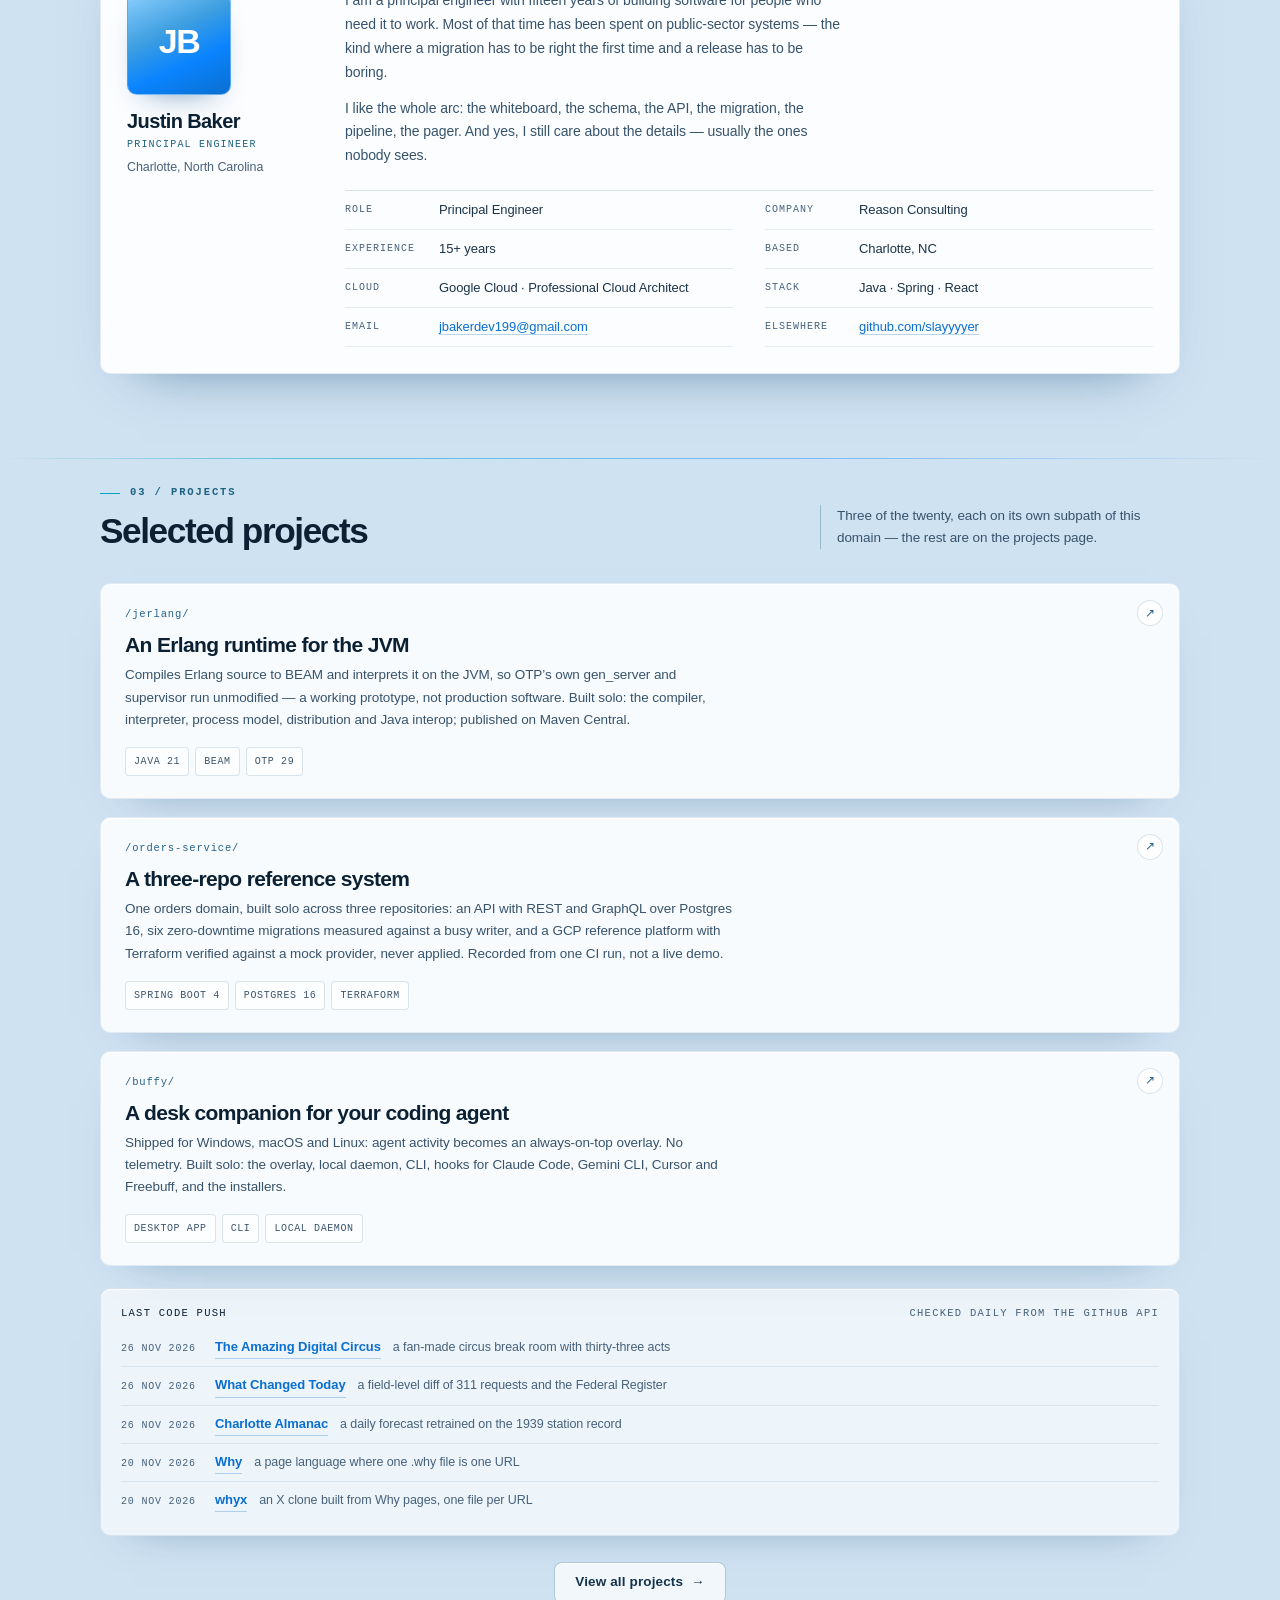
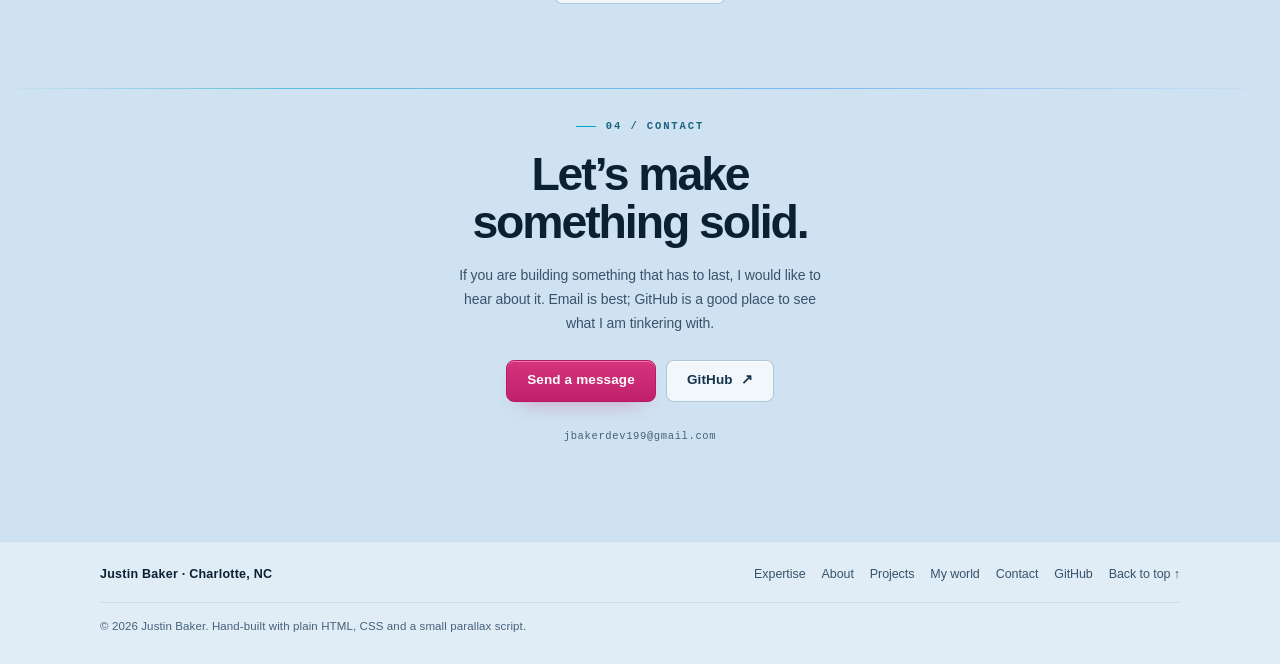
==== commit 74d44f64: "Refresh the last-push panel The scheduled job read each project's pushed_at from the GitHub API and " ====
--- a/index.html
+++ b/index.html
@@ -334,12 +334,17 @@
       <p class="recent__head">Last code push <span>checked daily from the GitHub API</span></p>
       <ul class="recent__list">
         <li>
-          <time class="recent__when" datetime="2026-11-25">25 Nov 2026</time>
+          <time class="recent__when" datetime="2026-11-26">26 Nov 2026</time>
+          <a href="/tadc/">The Amazing Digital Circus</a>
+          <span class="recent__what">a fan-made circus break room with thirty-three acts</span>
+        </li>
+        <li>
+          <time class="recent__when" datetime="2026-11-26">26 Nov 2026</time>
           <a href="/what-changed/">What Changed Today</a>
           <span class="recent__what">a field-level diff of 311 requests and the Federal Register</span>
         </li>
         <li>
-          <time class="recent__when" datetime="2026-11-25">25 Nov 2026</time>
+          <time class="recent__when" datetime="2026-11-26">26 Nov 2026</time>
           <a href="/clt-almanac/">Charlotte Almanac</a>
           <span class="recent__what">a daily forecast retrained on the 1939 station record</span>
         </li>
@@ -347,11 +352,6 @@
           <time class="recent__when" datetime="2026-11-20">20 Nov 2026</time>
           <a href="/why-lang/">Why</a>
           <span class="recent__what">a page language where one .why file is one URL</span>
-        </li>
-        <li>
-          <time class="recent__when" datetime="2026-11-20">20 Nov 2026</time>
-          <a href="/tadc/">The Amazing Digital Circus</a>
-          <span class="recent__what">a fan-made circus break room with thirty-three acts</span>
         </li>
         <li>
           <time class="recent__when" datetime="2026-11-20">20 Nov 2026</time>
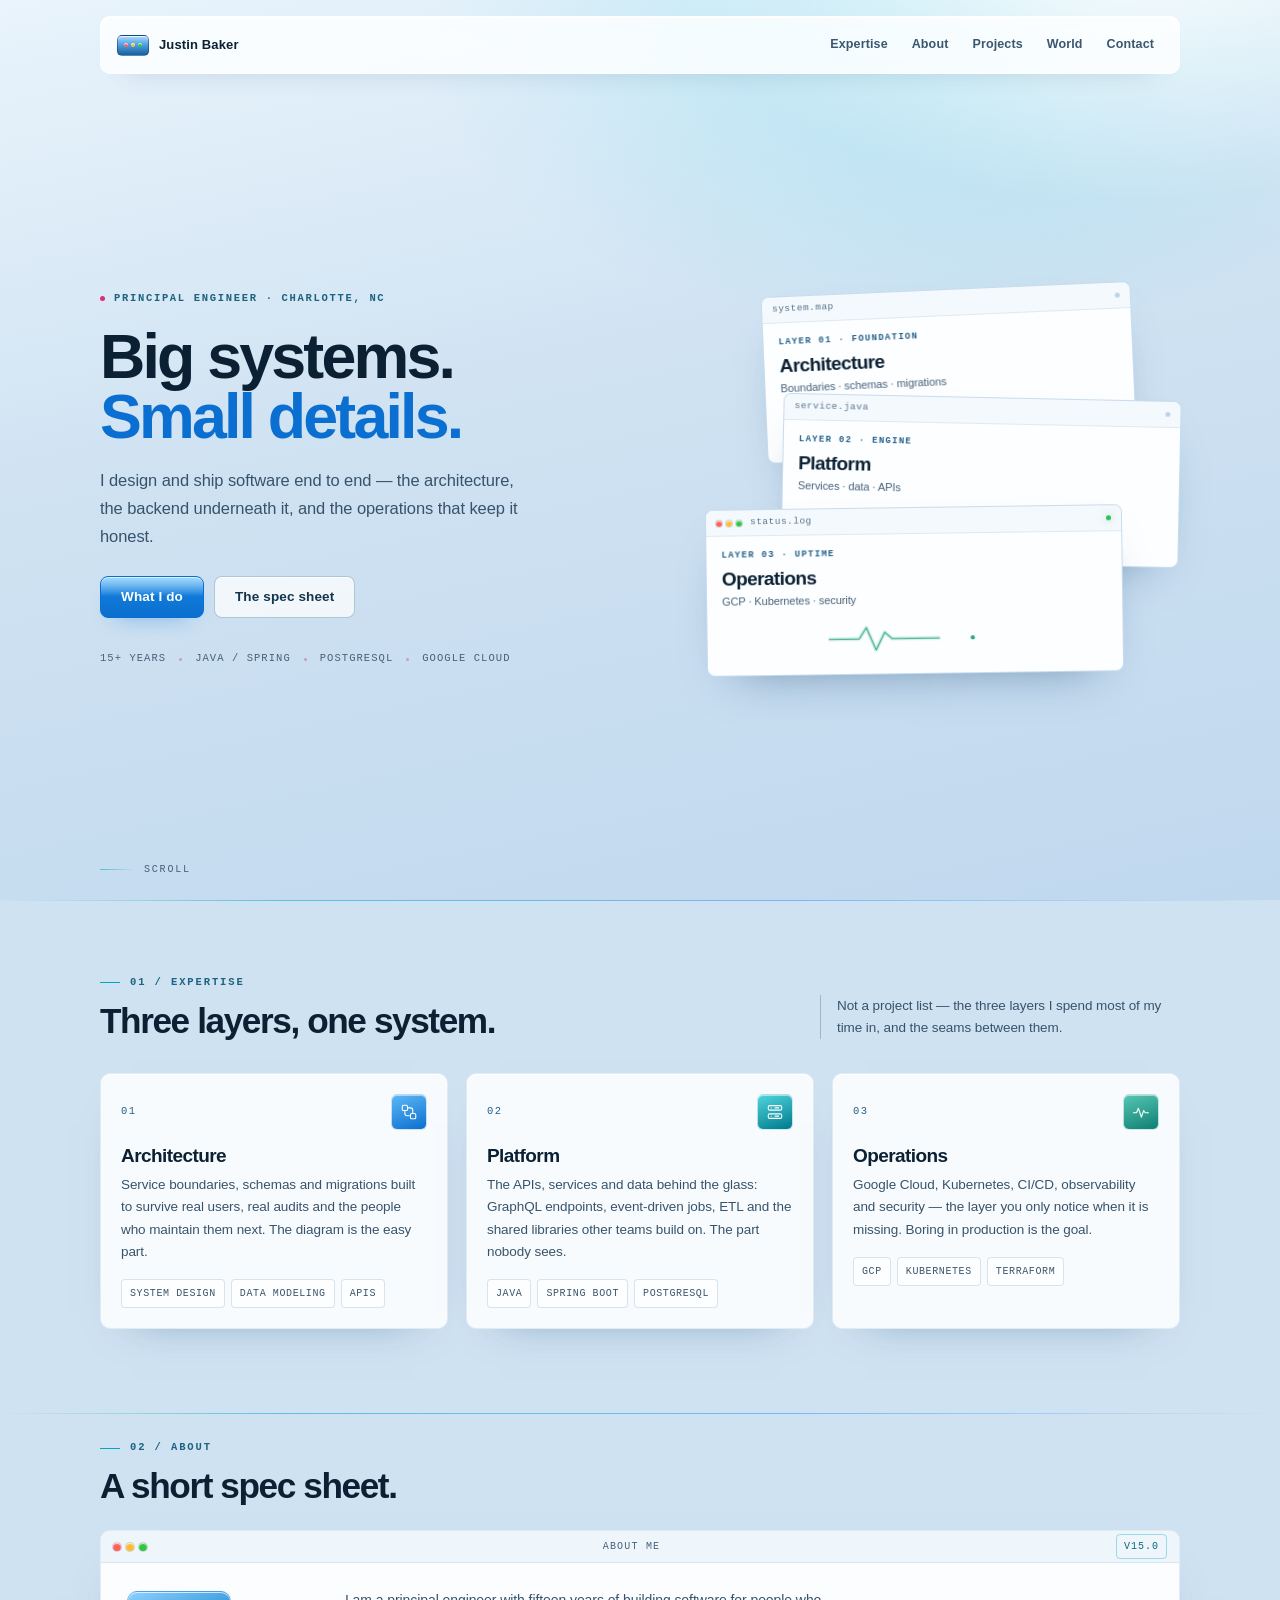
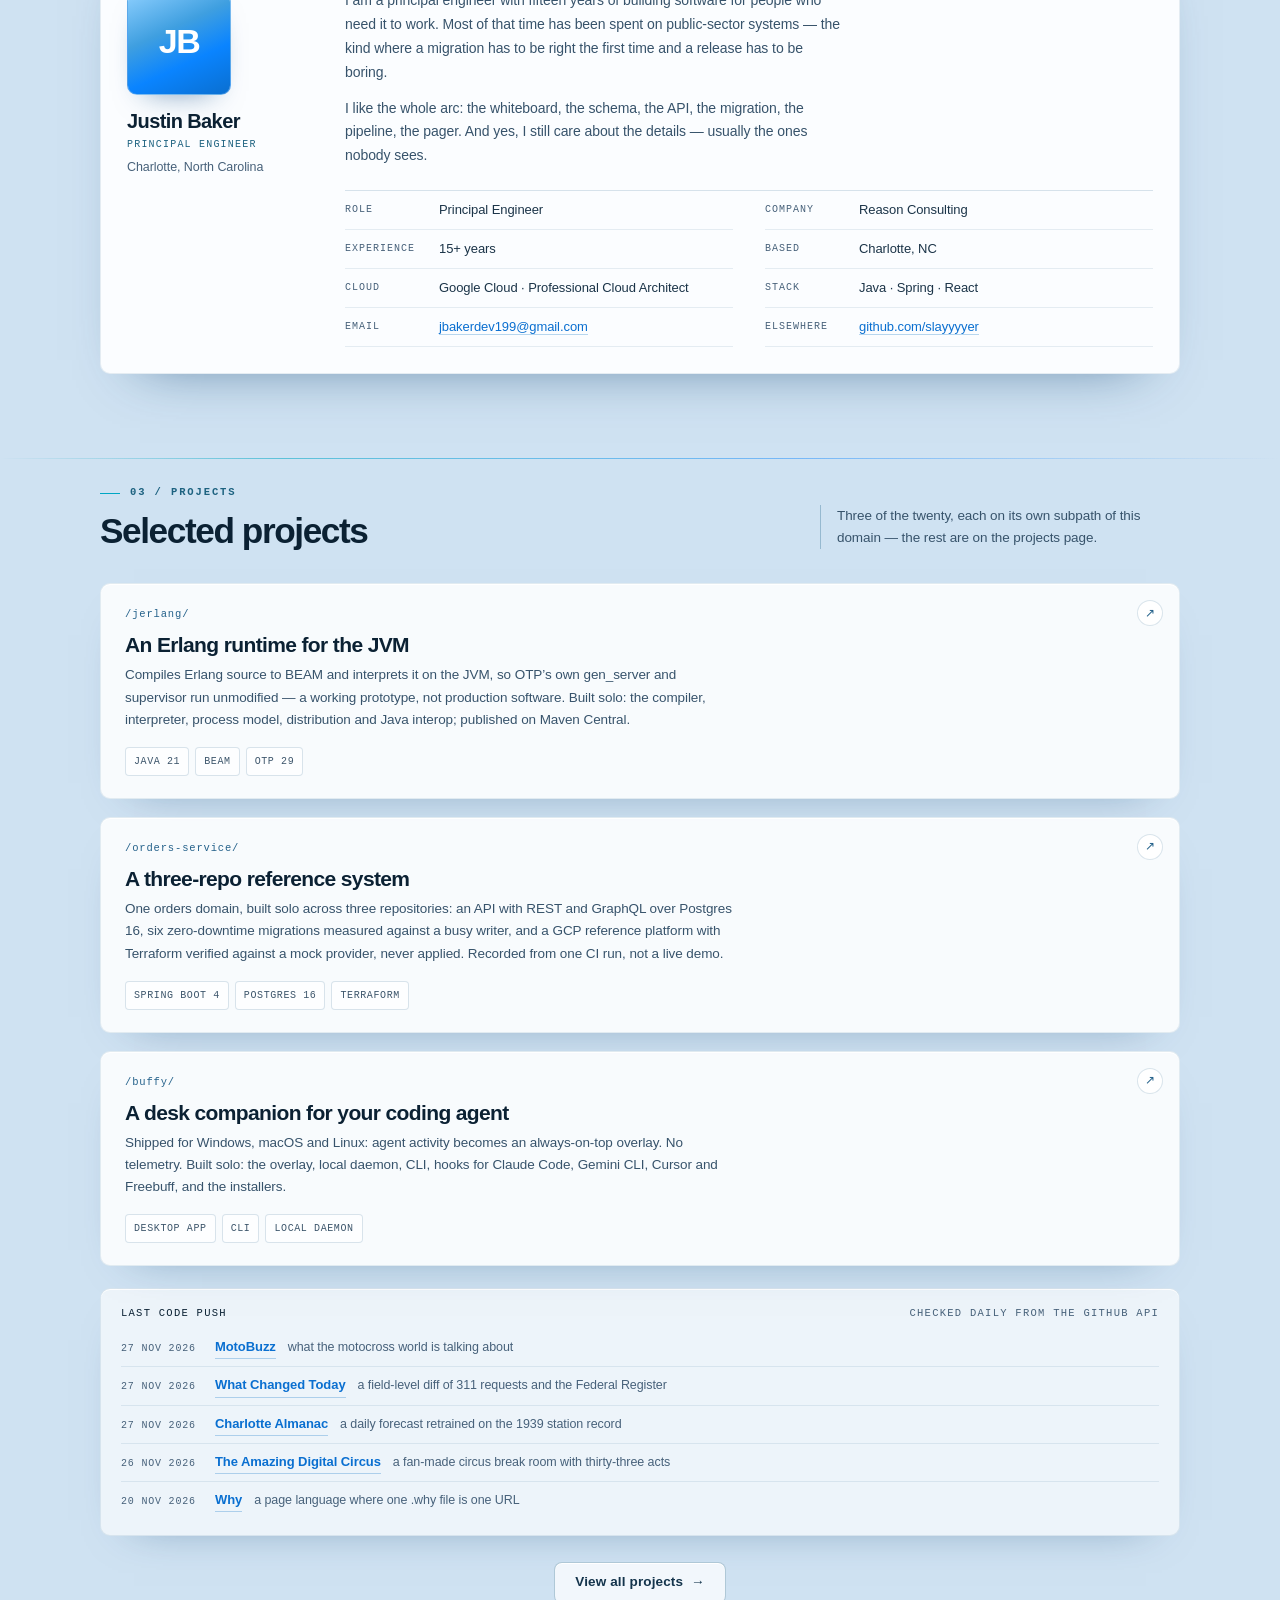
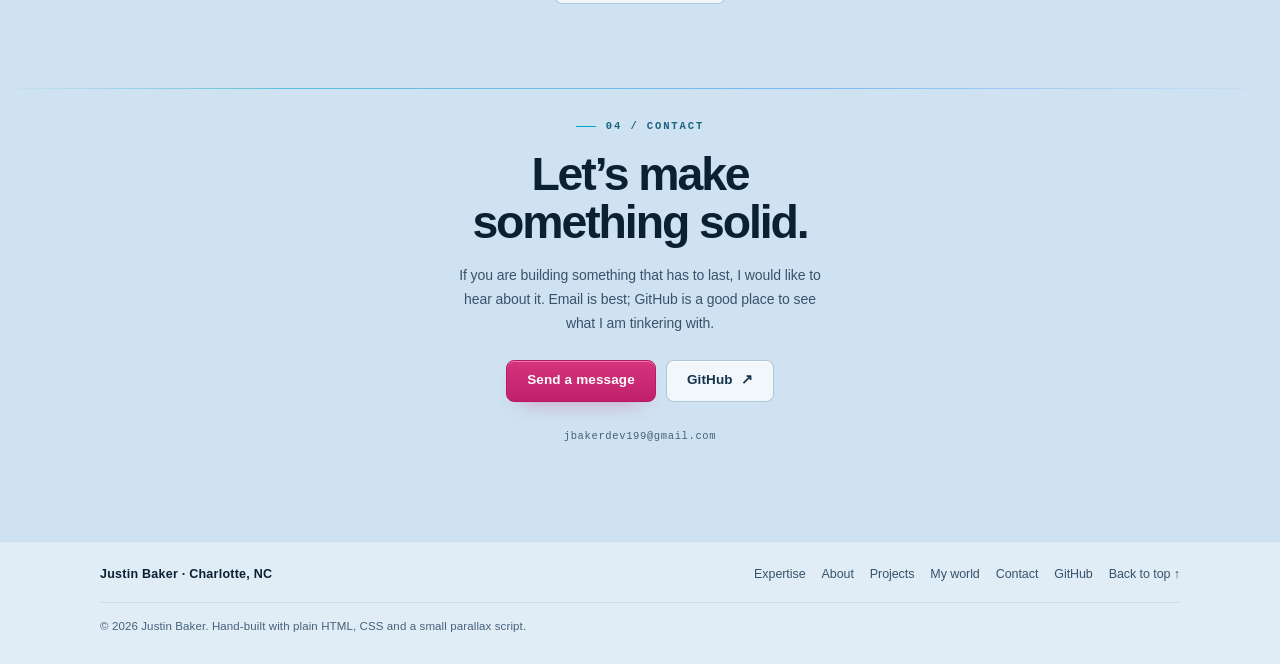
==== commit 2101f5f7: "Refresh the last-push panel The scheduled job read each project's pushed_at from the GitHub API and " ====
--- a/index.html
+++ b/index.html
@@ -334,29 +334,29 @@
       <p class="recent__head">Last code push <span>checked daily from the GitHub API</span></p>
       <ul class="recent__list">
         <li>
+          <time class="recent__when" datetime="2026-11-27">27 Nov 2026</time>
+          <a href="/motobuzz/">MotoBuzz</a>
+          <span class="recent__what">what the motocross world is talking about</span>
+        </li>
+        <li>
+          <time class="recent__when" datetime="2026-11-27">27 Nov 2026</time>
+          <a href="/what-changed/">What Changed Today</a>
+          <span class="recent__what">a field-level diff of 311 requests and the Federal Register</span>
+        </li>
+        <li>
+          <time class="recent__when" datetime="2026-11-27">27 Nov 2026</time>
+          <a href="/clt-almanac/">Charlotte Almanac</a>
+          <span class="recent__what">a daily forecast retrained on the 1939 station record</span>
+        </li>
+        <li>
           <time class="recent__when" datetime="2026-11-26">26 Nov 2026</time>
           <a href="/tadc/">The Amazing Digital Circus</a>
           <span class="recent__what">a fan-made circus break room with thirty-three acts</span>
         </li>
         <li>
-          <time class="recent__when" datetime="2026-11-26">26 Nov 2026</time>
-          <a href="/what-changed/">What Changed Today</a>
-          <span class="recent__what">a field-level diff of 311 requests and the Federal Register</span>
-        </li>
-        <li>
-          <time class="recent__when" datetime="2026-11-26">26 Nov 2026</time>
-          <a href="/clt-almanac/">Charlotte Almanac</a>
-          <span class="recent__what">a daily forecast retrained on the 1939 station record</span>
-        </li>
-        <li>
           <time class="recent__when" datetime="2026-11-20">20 Nov 2026</time>
           <a href="/why-lang/">Why</a>
           <span class="recent__what">a page language where one .why file is one URL</span>
-        </li>
-        <li>
-          <time class="recent__when" datetime="2026-11-20">20 Nov 2026</time>
-          <a href="https://whyx-sxzp.onrender.com/">whyx</a>
-          <span class="recent__what">an X clone built from Why pages, one file per URL</span>
         </li>
       </ul>
       <!-- lastpush:end -->
